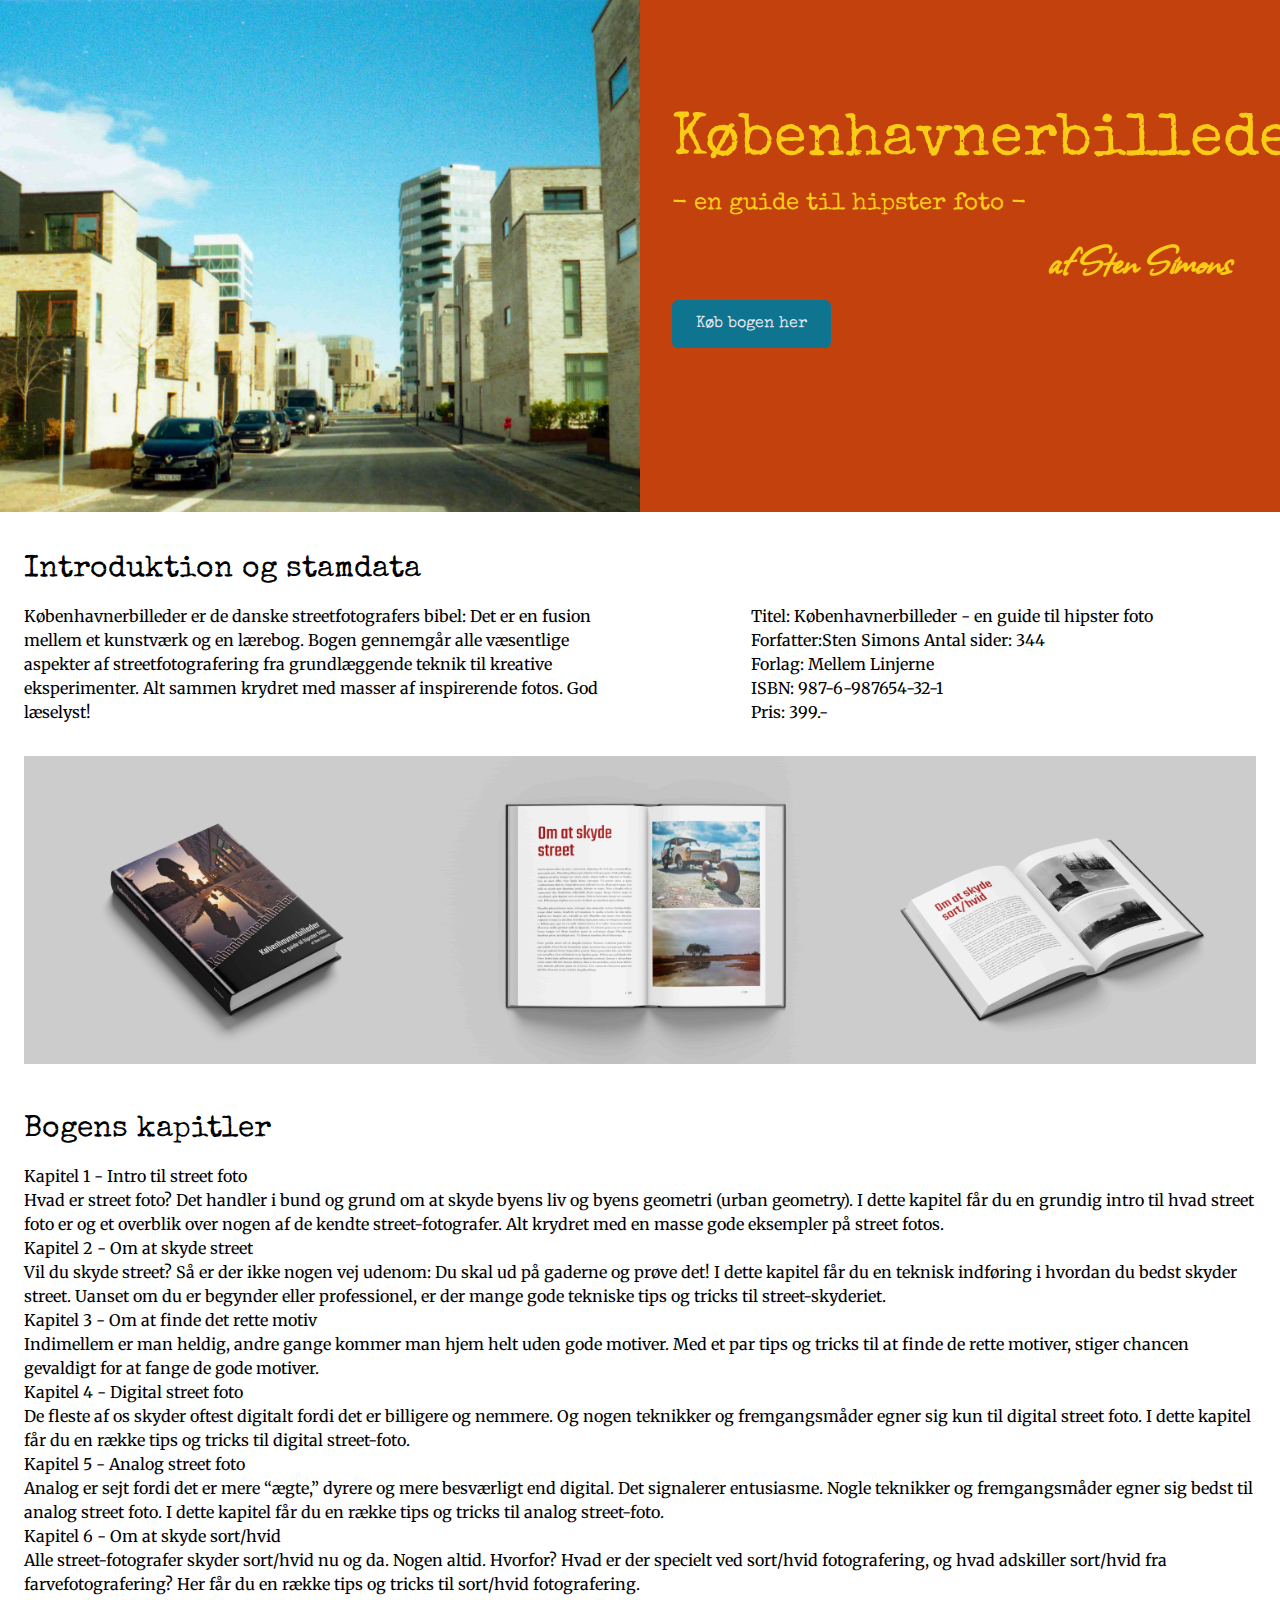
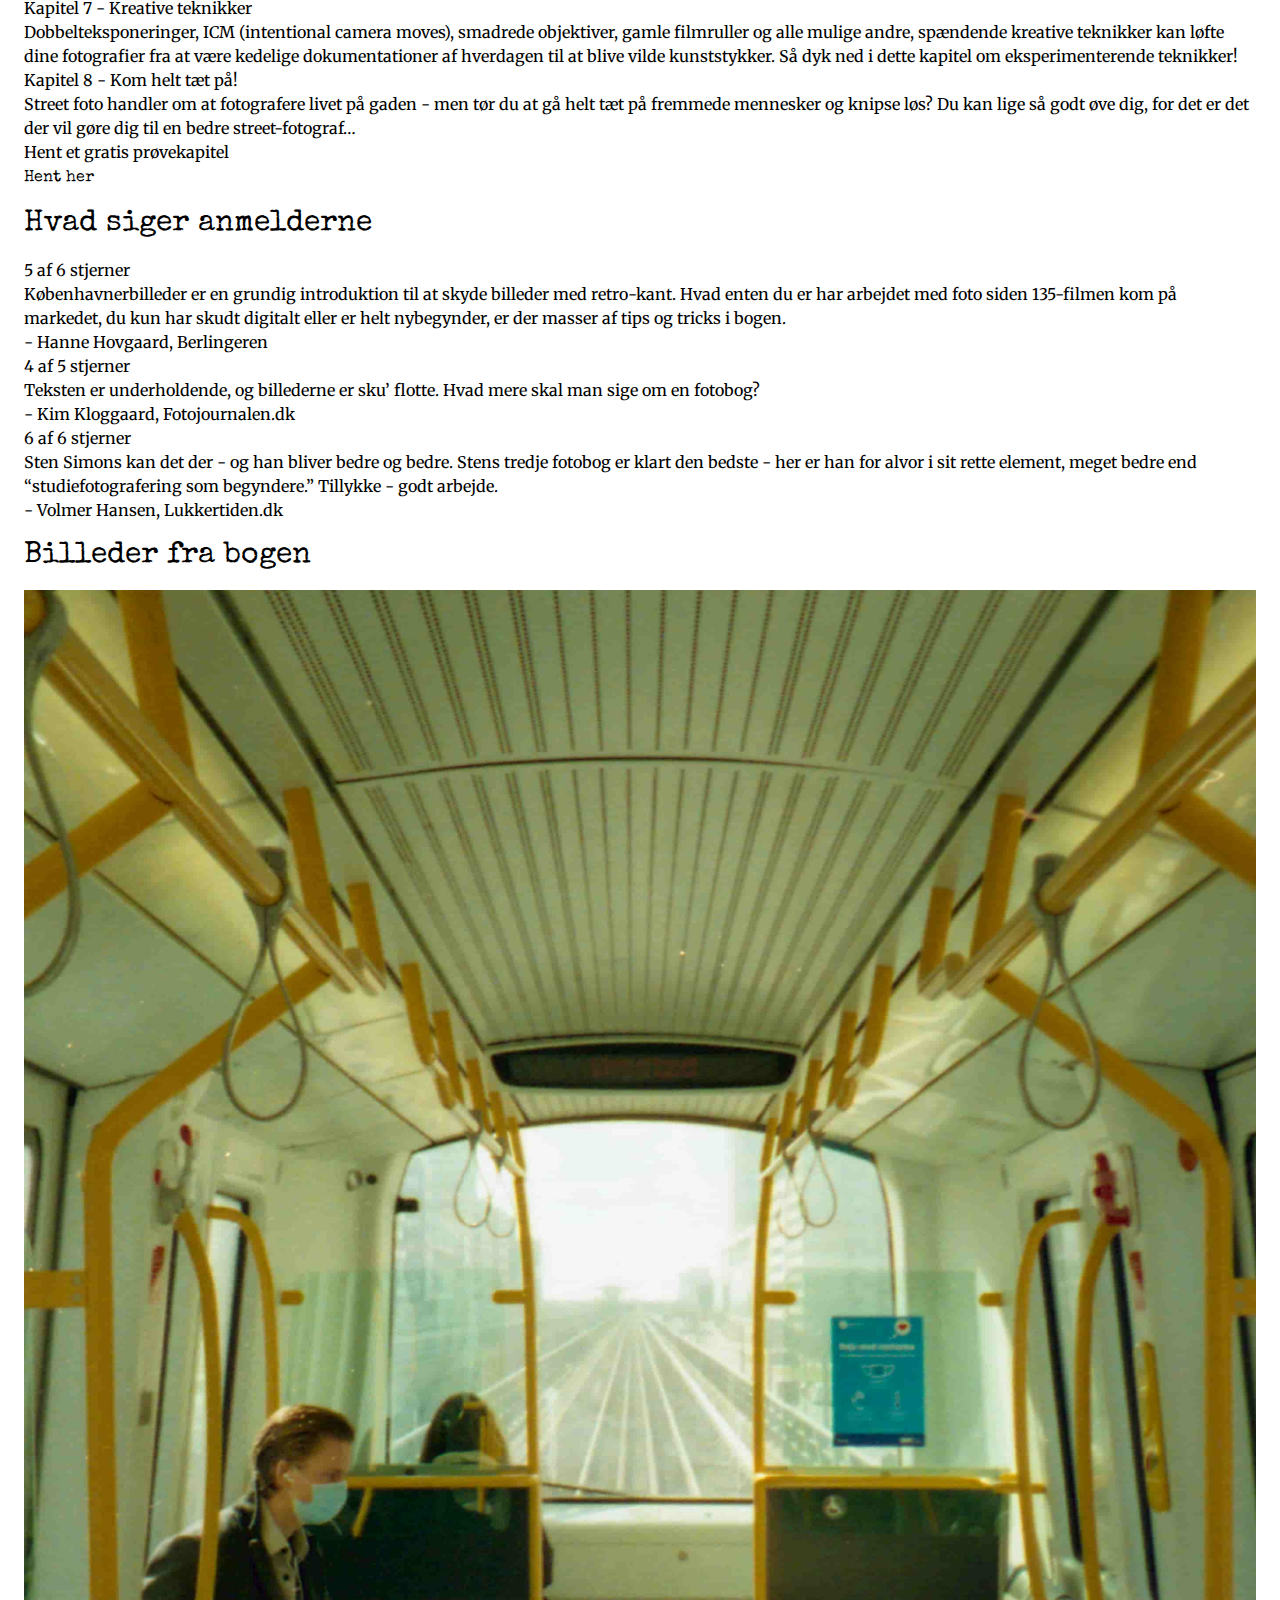
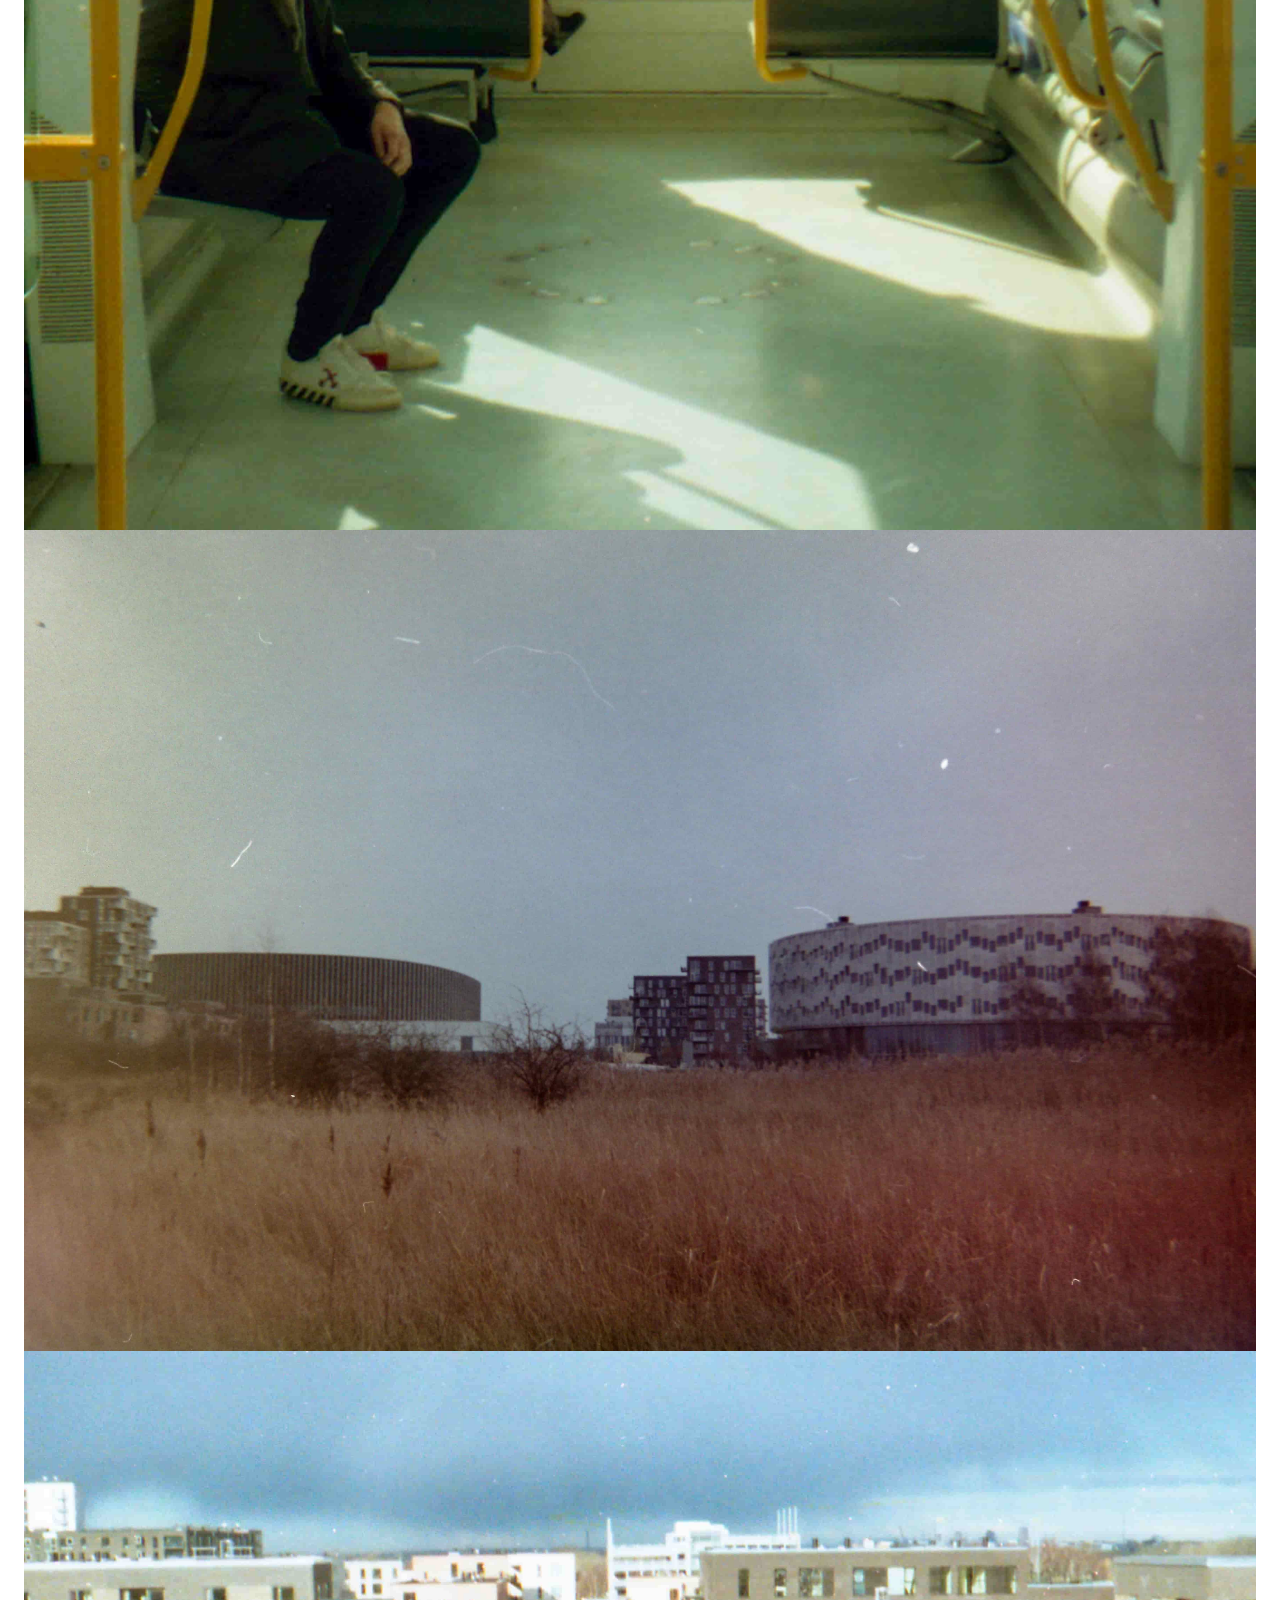
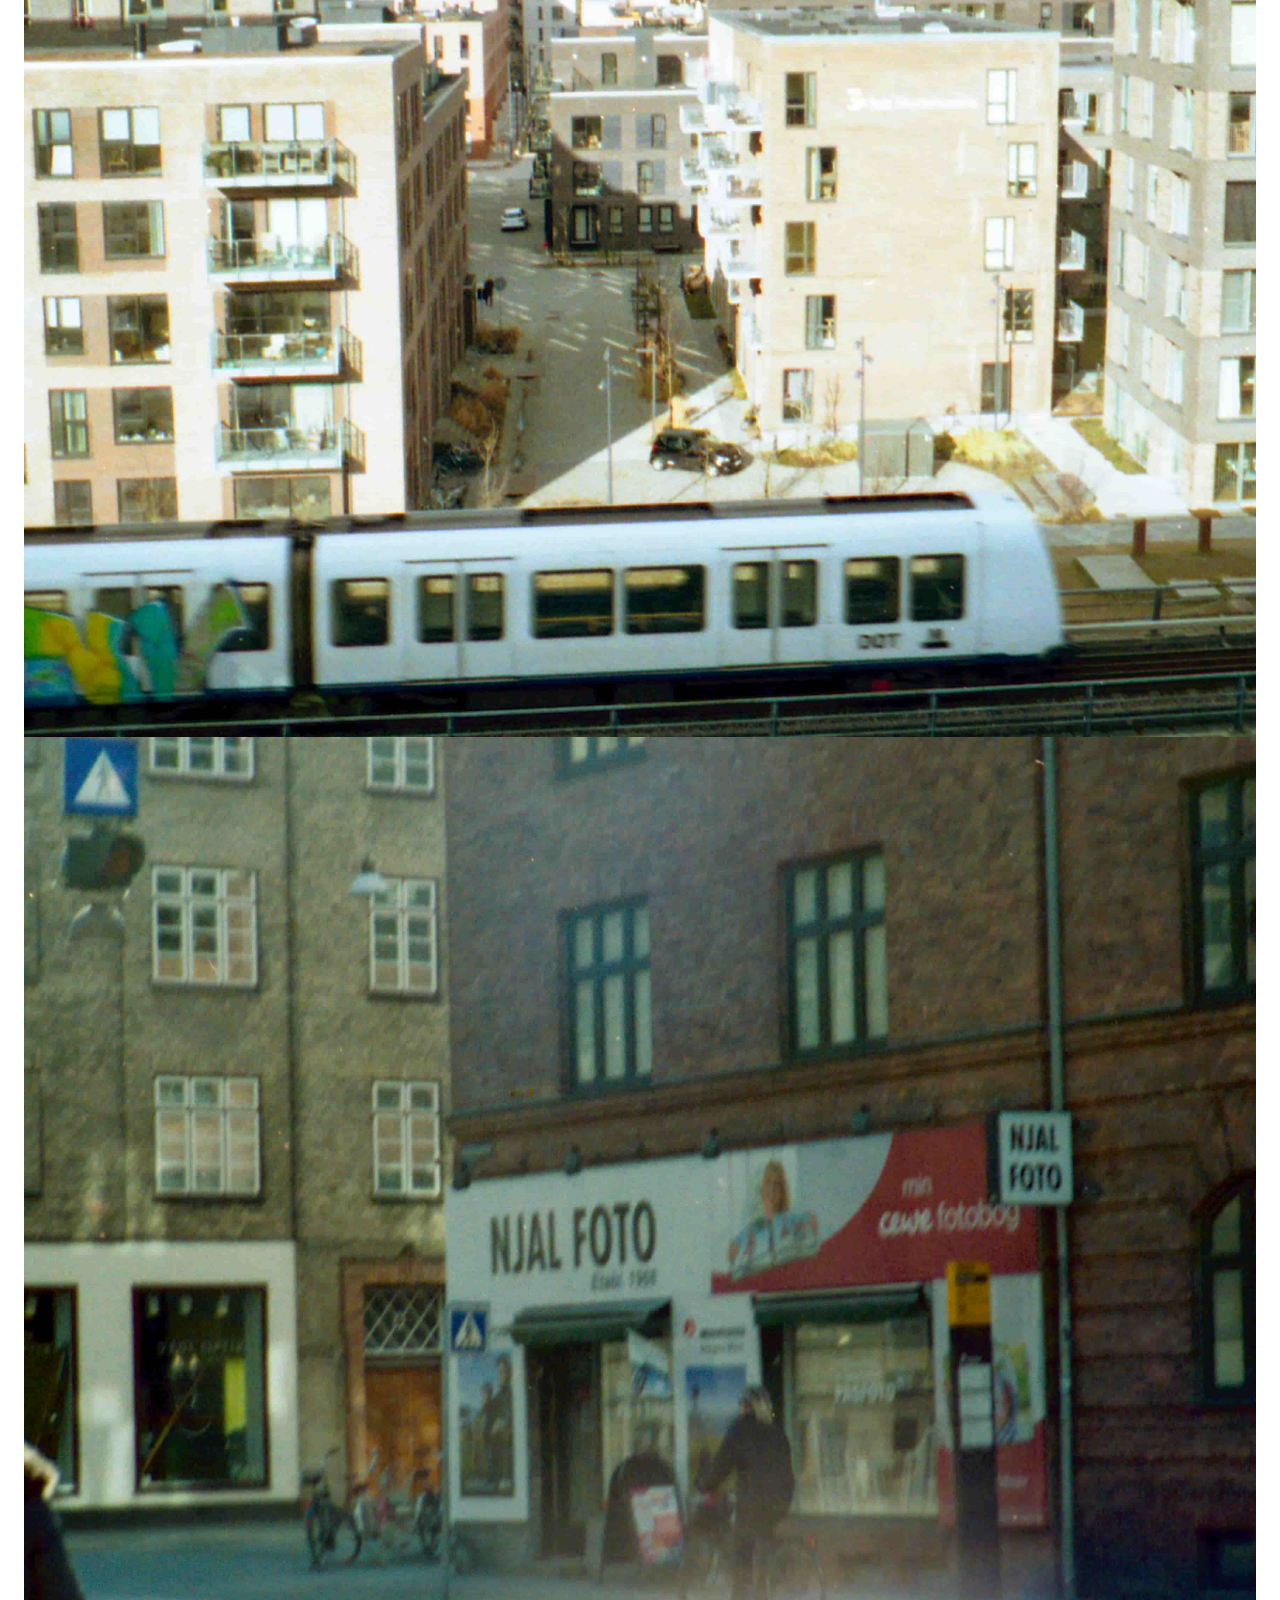
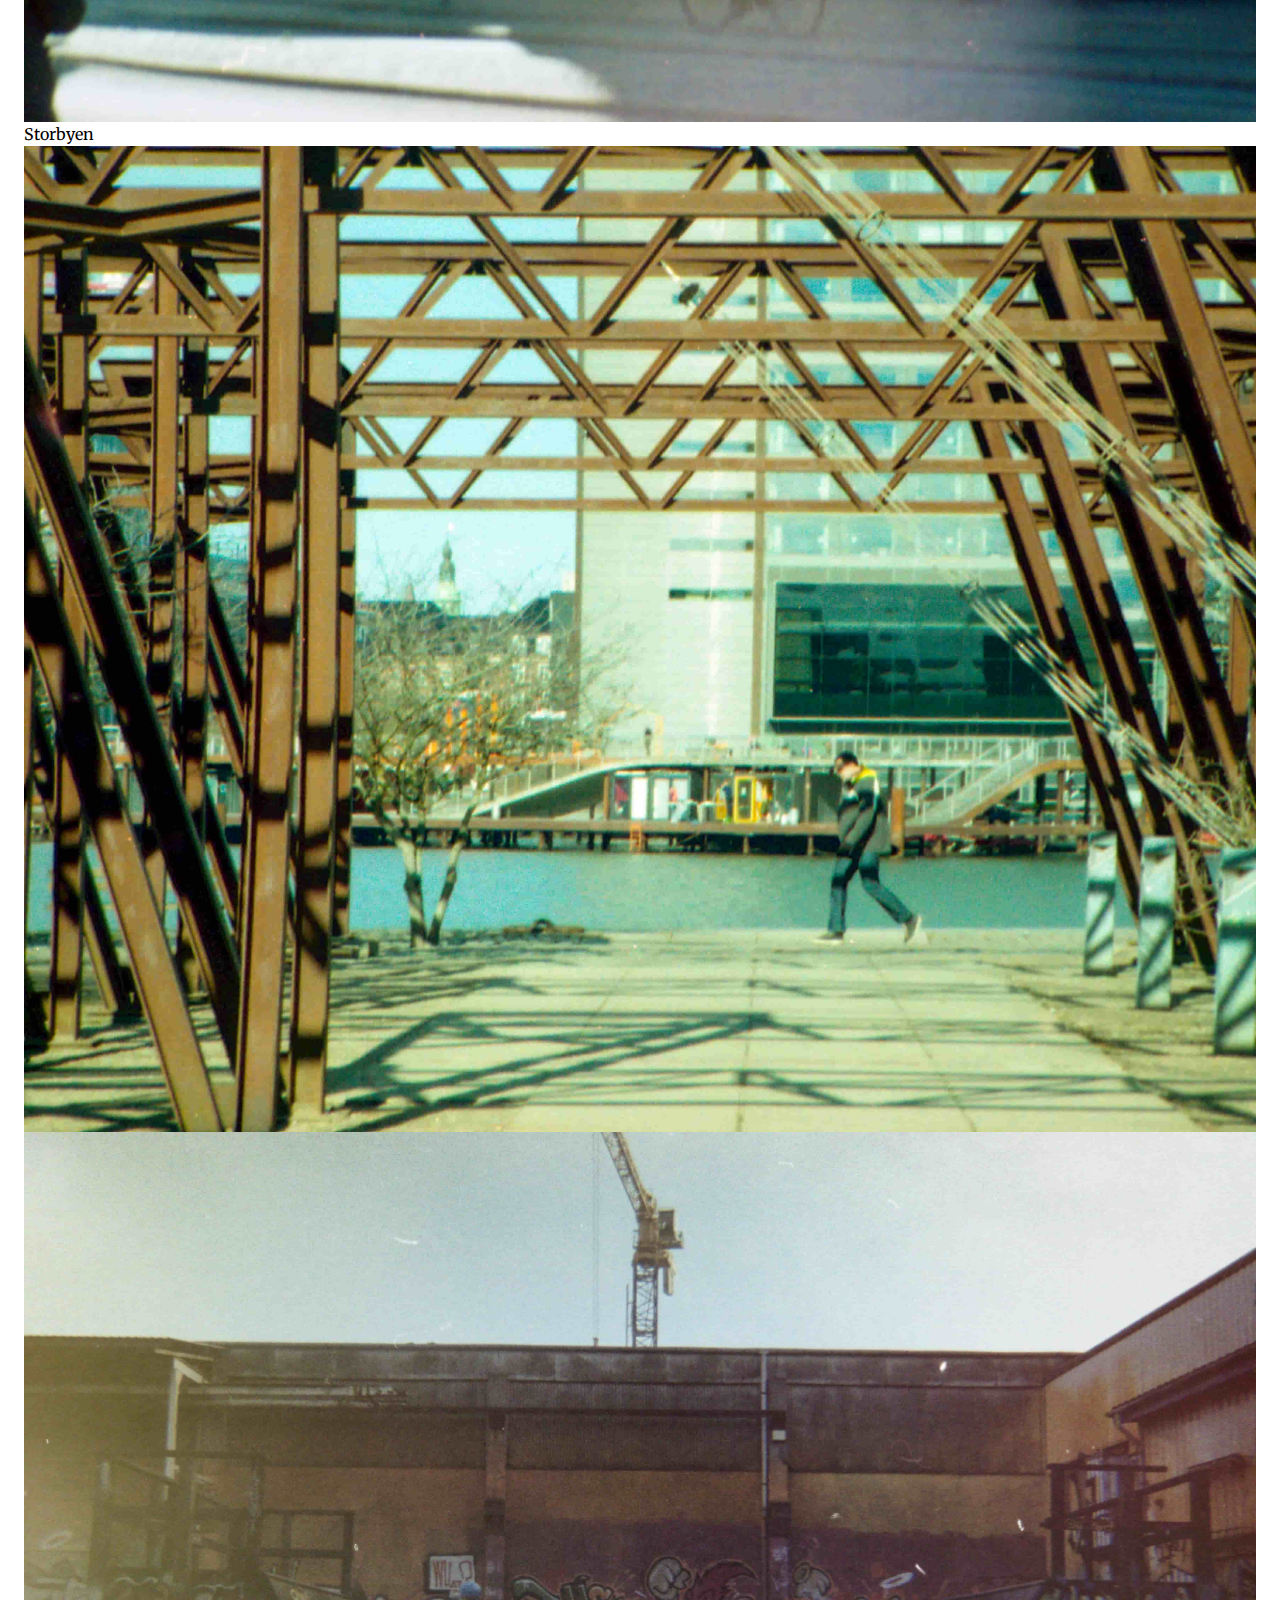
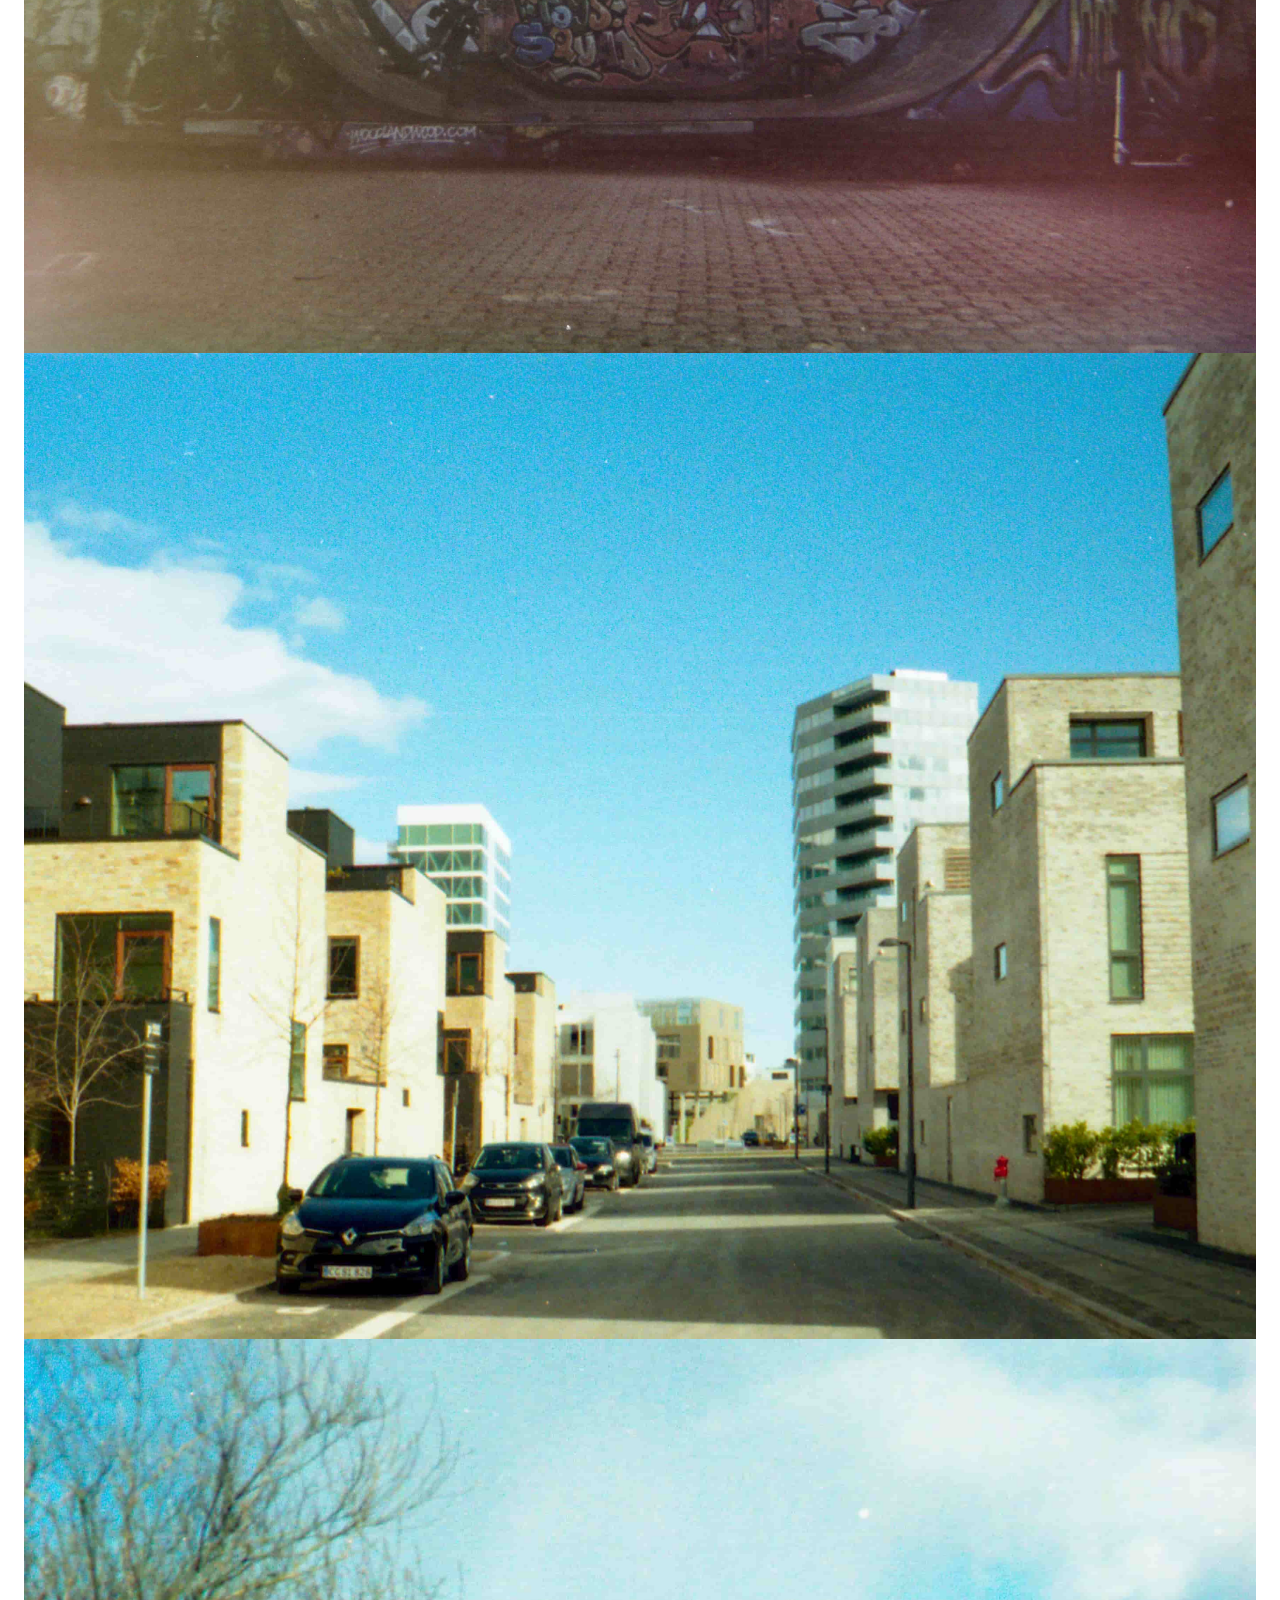
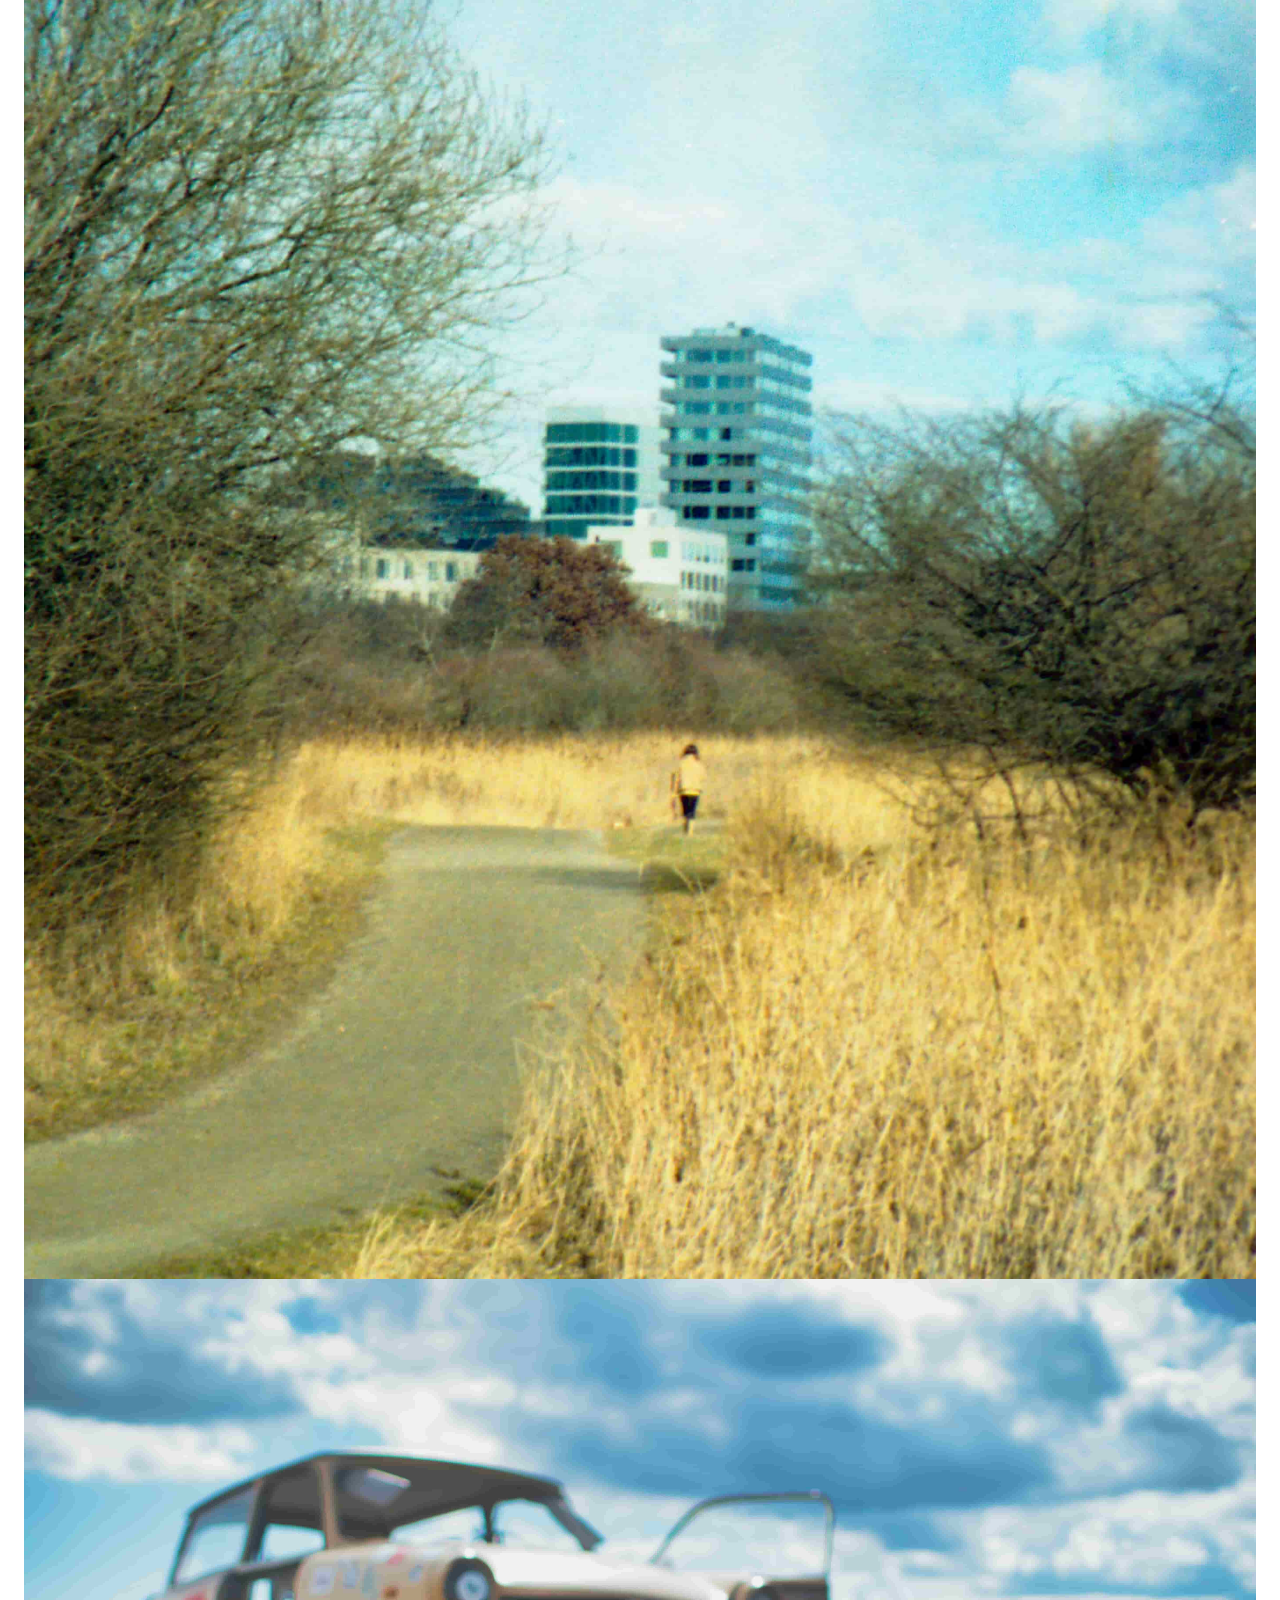
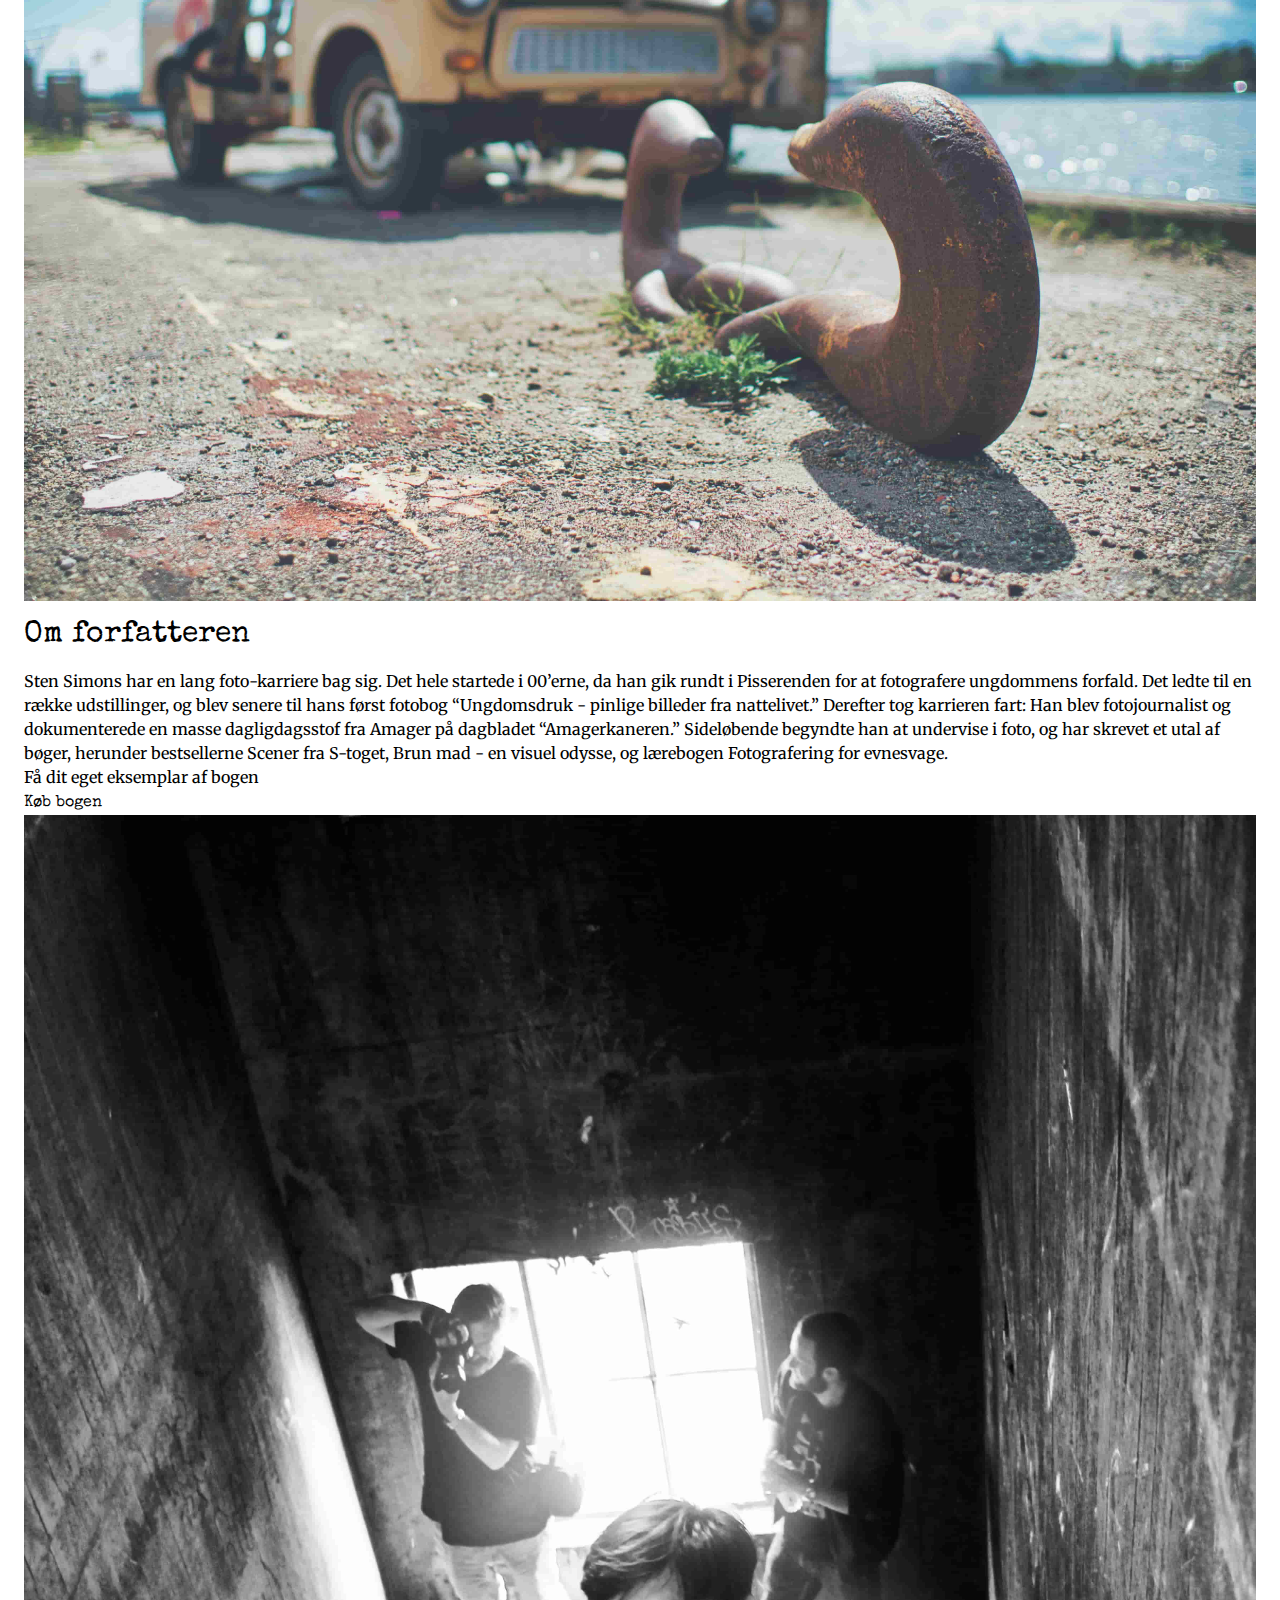
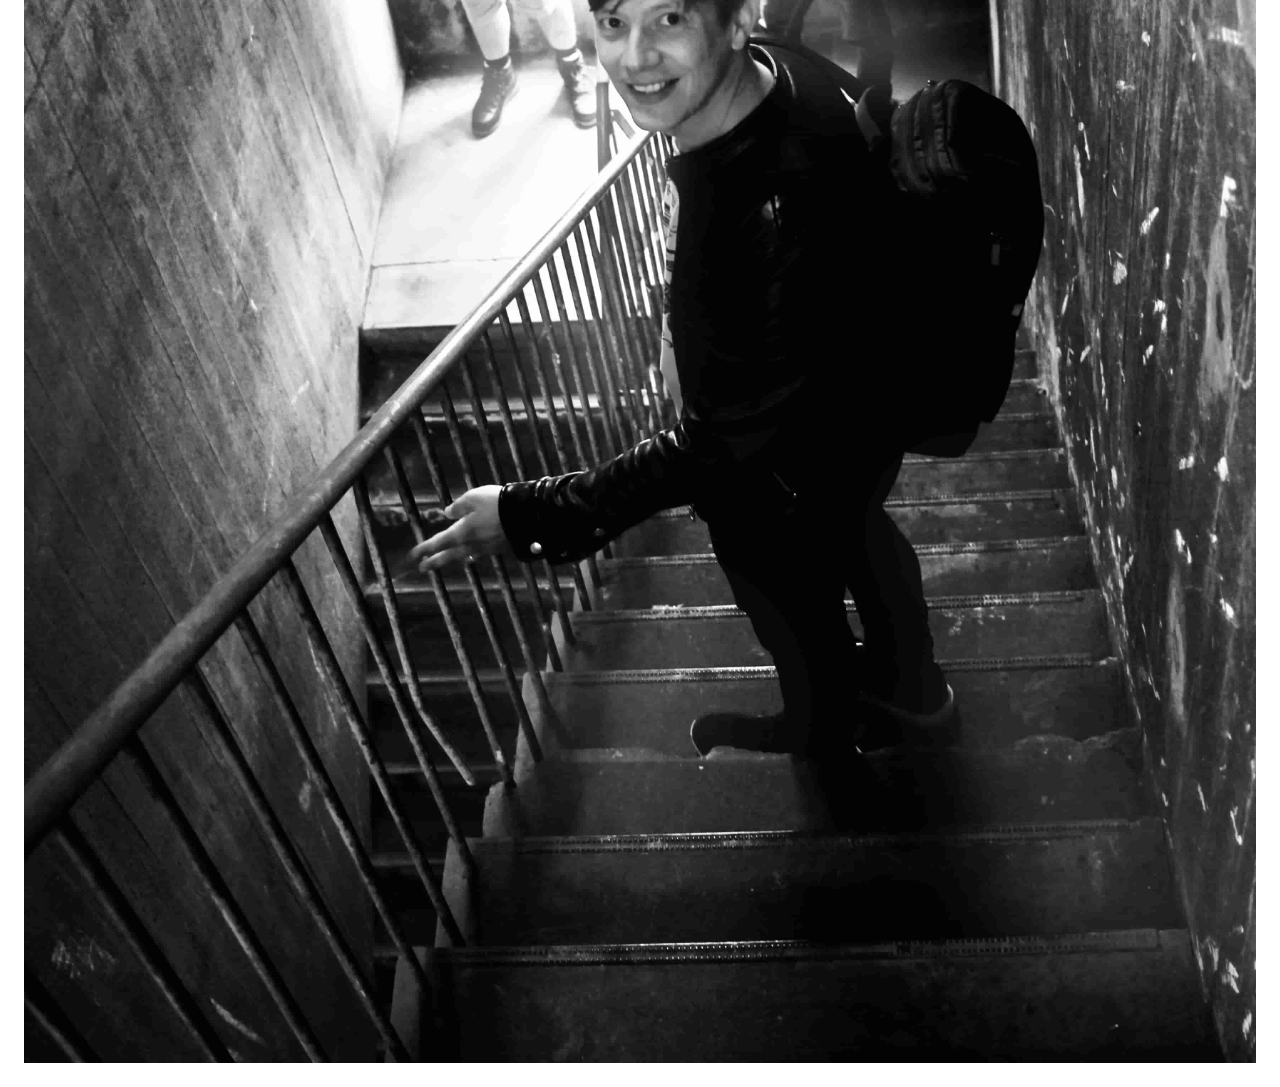
==== index.html @ 50a255a0 "Updates" ====
<!DOCTYPE html>
<html lang="en">
  <head>
    <meta charset="UTF-8" />
    <link rel="icon" type="image/svg+xml" href="/vite.svg" />
    <meta name="viewport" content="width=device-width, initial-scale=1.0" />
    <link rel="preconnect" href="https://fonts.googleapis.com" />
    <link rel="preconnect" href="https://fonts.gstatic.com" crossorigin />
    <link
      href="https://fonts.googleapis.com/css2?family=Allison&family=Merriweather:ital,wght@0,300;0,400;0,700;0,900;1,300;1,400;1,700&family=Special+Elite&display=swap"
      rel="stylesheet"
    />
    <title>Vite App</title>
    <script type="module" crossorigin src="./assets/main.ae54f498.js"></script>
    <link rel="stylesheet" href="./assets/index.1eea8240.css">
  </head>
  <body class="grid place-items-center">
    <main>
      <!-- Forside -->
      <section class="grid md:grid-cols-2">
        <img
          src="./assets/orestad-til-islands-brygge-pentax-auto-110-24.a08568f9.jpg"
          alt="forsidebillede"
        />
        <div class="bg-orange-700 p-8 text-yellow-400">
          <h1 class="text-3xl lg:mt-20 lg:text-5xl xl:text-6xl">
            Københavnerbilleder
          </h1>
          <h2 class="text-lg lg:text-2xl">- en guide til hipster foto -</h2>
          <h4 class="m-4 text-right text-3xl font-semibold lg:text-5xl">
            af Sten Simons
          </h4>
          <button
            class="max-w-[70%] rounded-md bg-cyan-700 p-3 px-6 text-slate-200"
          >
            Køb bogen her
          </button>
        </div>
      </section>
      <!-- Stamdata, billeder og intro til bog -->
      <div class="grid max-w-7xl p-6">
        <section>
          <h2>Introduktion og stamdata</h2>
          <div class="grid place-items-center gap-4 lg:grid-cols-2">
            <p>
              Københavnerbilleder er de danske streetfotografers bibel: Det er
              en fusion mellem et kunstværk og en lærebog. Bogen gennemgår alle
              væsentlige aspekter af streetfotografering fra grundlæggende
              teknik til kreative eksperimenter. Alt sammen krydret med masser
              af inspirerende fotos. God læselyst!
            </p>
            <div>
              <p>Titel: Københavnerbilleder - en guide til hipster foto</p>
              <p>Forfatter:Sten Simons Antal sider: 344</p>
              <p>Forlag: Mellem Linjerne</p>
              <p>ISBN: 987-6-987654-32-1</p>
              <p>Pris: 399.-</p>
            </div>
          </div>
          <div class="my-8 grid lg:grid-cols-3">
            <img
              src="./assets/kobenhavnerbilleder-sten-simons.6949d99a.jpg"
              alt="lukket_bog"
            />
            <img
              src="./assets/kobenhavnerbilleder_oppefra.e643a987.jpg"
              alt="aaben_bog"
            />
            <img
              src="./assets/kobenhavnerbilleder_aaben_venstre.3ce43848.jpg"
              alt="aaben_bog_på_skraa"
            />
          </div>
        </section>

        <!-- bogen kapitler -->
        <section>
          <h2>Bogens kapitler</h2>
          <h3>Kapitel 1 - Intro til street foto</h3>
          <p>
            Hvad er street foto? Det handler i bund og grund om at skyde byens
            liv og byens geometri (urban geometry). I dette kapitel får du en
            grundig intro til hvad street foto er og et overblik over nogen af
            de kendte street-fotografer. Alt krydret med en masse gode eksempler
            på street fotos.
          </p>
          <h3>Kapitel 2 - Om at skyde street</h3>
          <p>
            Vil du skyde street? Så er der ikke nogen vej udenom: Du skal ud på
            gaderne og prøve det! I dette kapitel får du en teknisk indføring i
            hvordan du bedst skyder street. Uanset om du er begynder eller
            professionel, er der mange gode tekniske tips og tricks til
            street-skyderiet.
          </p>
          <h3>Kapitel 3 - Om at finde det rette motiv</h3>
          <p>
            Indimellem er man heldig, andre gange kommer man hjem helt uden gode
            motiver. Med et par tips og tricks til at finde de rette motiver,
            stiger chancen gevaldigt for at fange de gode motiver.
          </p>
          <h3>Kapitel 4 - Digital street foto</h3>
          <p>
            De fleste af os skyder oftest digitalt fordi det er billigere og
            nemmere. Og nogen teknikker og fremgangsmåder egner sig kun til
            digital street foto. I dette kapitel får du en række tips og tricks
            til digital street-foto.
          </p>
          <h3>Kapitel 5 - Analog street foto</h3>
          <p>
            Analog er sejt fordi det er mere “ægte,” dyrere og mere besværligt
            end digital. Det signalerer entusiasme. Nogle teknikker og
            fremgangsmåder egner sig bedst til analog street foto. I dette
            kapitel får du en række tips og tricks til analog street-foto.
          </p>
          <h3>Kapitel 6 - Om at skyde sort/hvid</h3>
          <p>
            Alle street-fotografer skyder sort/hvid nu og da. Nogen altid.
            Hvorfor? Hvad er der specielt ved sort/hvid fotografering, og hvad
            adskiller sort/hvid fra farvefotografering? Her får du en række tips
            og tricks til sort/hvid fotografering.
          </p>
          <h3>Kapitel 7 - Kreative teknikker</h3>
          <p>
            Dobbelteksponeringer, ICM (intentional camera moves), smadrede
            objektiver, gamle filmruller og alle mulige andre, spændende
            kreative teknikker kan løfte dine fotografier fra at være kedelige
            dokumentationer af hverdagen til at blive vilde kunststykker. Så dyk
            ned i dette kapitel om eksperimenterende teknikker!
          </p>
          <h3>Kapitel 8 - Kom helt tæt på!</h3>
          <p>
            Street foto handler om at fotografere livet på gaden - men tør du at
            gå helt tæt på fremmede mennesker og knipse løs? Du kan lige så godt
            øve dig, for det er det der vil gøre dig til en bedre
            street-fotograf…
          </p>
          <h3>Hent et gratis prøvekapitel</h3>
          <button>Hent her</button>
        </section>
        <!-- anmeldelser -->
        <section>
          <h2>Hvad siger anmelderne</h2>
          <div>
            <p>5 af 6 stjerner</p>
            <p>
              Københavnerbilleder er en grundig introduktion til at skyde
              billeder med retro-kant. Hvad enten du er har arbejdet med foto
              siden 135-filmen kom på markedet, du kun har skudt digitalt eller
              er helt nybegynder, er der masser af tips og tricks i bogen.
            </p>
            <p>- Hanne Hovgaard, Berlingeren</p>
          </div>
          <div>
            <p>4 af 5 stjerner</p>
            <p>
              Teksten er underholdende, og billederne er sku’ flotte. Hvad mere
              skal man sige om en fotobog?
            </p>
            <p>- Kim Kloggaard, Fotojournalen.dk</p>
          </div>
          <div>
            <p>6 af 6 stjerner</p>
            <p>
              Sten Simons kan det der - og han bliver bedre og bedre. Stens
              tredje fotobog er klart den bedste - her er han for alvor i sit
              rette element, meget bedre end “studiefotografering som
              begyndere.” Tillykke - godt arbejde.
            </p>
            <p>- Volmer Hansen, Lukkertiden.dk</p>
          </div>
        </section>
        <!-- billedegalleri -->
        <section>
          <h2>Billeder fra bogen</h2>
          <img
            src="./assets/orestad-til-islands-brygge-pentax-auto-110-16.1083e89b.jpg"
            alt="metroen"
          />
          <img
            src="./assets/agfa-genanvendeligt-kamera-35mm-5.9e23e9c7.jpg"
            alt="amager"
          />
          <img
            src="./assets/orestad-til-islands-brygge-pentax-auto-110.61fc24ba.jpg"
            alt="Ørestaden med metro"
          />
          <img
            src="./assets/orestad-til-islands-brygge-pentax-auto-110-17.bc3b0ae3.jpg"
            alt="njalsgade"
          />
          <h3>Storbyen</h3>
          <img
            src="./assets/orestad-til-islands-brygge-pentax-auto-110-14.f8b61af8.jpg"
            alt="havnen"
          />
          <img
            src="./assets/agfa-genanvendeligt-kamera-35mm-film-2-5.a798750e.jpg"
            alt="skatebane"
          />
          <img
            src="./assets/orestad-til-islands-brygge-pentax-auto-110-24.a08568f9.jpg"
            alt="Ørestaden"
          />
          <img
            src="./assets/orestad-til-islands-brygge-pentax-auto-110-8.d2218208.jpg"
            alt="amagerfælled"
          />
          <img src="./assets/_6090016.409ff6e4.jpg" alt="bil" />
        </section>
        <!-- om forfatteren -->
        <section>
          <div>
            <h2>Om forfatteren</h2>
            <p>
              Sten Simons har en lang foto-karriere bag sig. Det hele startede i
              00’erne, da han gik rundt i Pisserenden for at fotografere
              ungdommens forfald. Det ledte til en række udstillinger, og blev
              senere til hans først fotobog “Ungdomsdruk - pinlige billeder fra
              nattelivet.” Derefter tog karrieren fart: Han blev fotojournalist
              og dokumenterede en masse dagligdagsstof fra Amager på dagbladet
              “Amagerkaneren.” Sideløbende begyndte han at undervise i foto, og
              har skrevet et utal af bøger, herunder bestsellerne Scener fra
              S-toget, Brun mad - en visuel odysse, og lærebogen Fotografering
              for evnesvage.
            </p>
            <h3>Få dit eget eksemplar af bogen</h3>
            <button>Køb bogen</button>
          </div>
          <img src="./assets/sten_simons.1d95a7d2.jpg" alt="Portræt af forfatter" />
        </section>
      </div>
    </main>
    <footer></footer>
    
  </body>
</html>
---- assets/index.1eea8240.css ----
*,:before,:after{box-sizing:border-box;border-width:0;border-style:solid;border-color:#e5e7eb}:before,:after{--tw-content: ""}html{line-height:1.5;-webkit-text-size-adjust:100%;-moz-tab-size:4;-o-tab-size:4;tab-size:4;font-family:ui-sans-serif,system-ui,-apple-system,BlinkMacSystemFont,Segoe UI,Roboto,Helvetica Neue,Arial,Noto Sans,sans-serif,"Apple Color Emoji","Segoe UI Emoji",Segoe UI Symbol,"Noto Color Emoji"}body{margin:0;line-height:inherit}hr{height:0;color:inherit;border-top-width:1px}abbr:where([title]){-webkit-text-decoration:underline dotted;text-decoration:underline dotted}h1,h2,h3,h4,h5,h6{font-size:inherit;font-weight:inherit}a{color:inherit;text-decoration:inherit}b,strong{font-weight:bolder}code,kbd,samp,pre{font-family:ui-monospace,SFMono-Regular,Menlo,Monaco,Consolas,Liberation Mono,Courier New,monospace;font-size:1em}small{font-size:80%}sub,sup{font-size:75%;line-height:0;position:relative;vertical-align:baseline}sub{bottom:-.25em}sup{top:-.5em}table{text-indent:0;border-color:inherit;border-collapse:collapse}button,input,optgroup,select,textarea{font-family:inherit;font-size:100%;font-weight:inherit;line-height:inherit;color:inherit;margin:0;padding:0}button,select{text-transform:none}button,[type=button],[type=reset],[type=submit]{-webkit-appearance:button;background-color:transparent;background-image:none}:-moz-focusring{outline:auto}:-moz-ui-invalid{box-shadow:none}progress{vertical-align:baseline}::-webkit-inner-spin-button,::-webkit-outer-spin-button{height:auto}[type=search]{-webkit-appearance:textfield;outline-offset:-2px}::-webkit-search-decoration{-webkit-appearance:none}::-webkit-file-upload-button{-webkit-appearance:button;font:inherit}summary{display:list-item}blockquote,dl,dd,h1,h2,h3,h4,h5,h6,hr,figure,p,pre{margin:0}fieldset{margin:0;padding:0}legend{padding:0}ol,ul,menu{list-style:none;margin:0;padding:0}textarea{resize:vertical}input::-moz-placeholder,textarea::-moz-placeholder{opacity:1;color:#9ca3af}input::placeholder,textarea::placeholder{opacity:1;color:#9ca3af}button,[role=button]{cursor:pointer}:disabled{cursor:default}img,svg,video,canvas,audio,iframe,embed,object{display:block;vertical-align:middle}img,video{max-width:100%;height:auto}[type=text],[type=email],[type=url],[type=password],[type=number],[type=date],[type=datetime-local],[type=month],[type=search],[type=tel],[type=time],[type=week],[multiple],textarea,select{-webkit-appearance:none;-moz-appearance:none;appearance:none;background-color:#fff;border-color:#6b7280;border-width:1px;border-radius:0;padding:.5rem .75rem;font-size:1rem;line-height:1.5rem;--tw-shadow: 0 0 #0000}[type=text]:focus,[type=email]:focus,[type=url]:focus,[type=password]:focus,[type=number]:focus,[type=date]:focus,[type=datetime-local]:focus,[type=month]:focus,[type=search]:focus,[type=tel]:focus,[type=time]:focus,[type=week]:focus,[multiple]:focus,textarea:focus,select:focus{outline:2px solid transparent;outline-offset:2px;--tw-ring-inset: var(--tw-empty, );--tw-ring-offset-width: 0px;--tw-ring-offset-color: #fff;--tw-ring-color: #2563eb;--tw-ring-offset-shadow: var(--tw-ring-inset) 0 0 0 var(--tw-ring-offset-width) var(--tw-ring-offset-color);--tw-ring-shadow: var(--tw-ring-inset) 0 0 0 calc(1px + var(--tw-ring-offset-width)) var(--tw-ring-color);box-shadow:var(--tw-ring-offset-shadow),var(--tw-ring-shadow),var(--tw-shadow);border-color:#2563eb}input::-moz-placeholder,textarea::-moz-placeholder{color:#6b7280;opacity:1}input::placeholder,textarea::placeholder{color:#6b7280;opacity:1}::-webkit-datetime-edit-fields-wrapper{padding:0}::-webkit-date-and-time-value{min-height:1.5em}::-webkit-datetime-edit,::-webkit-datetime-edit-year-field,::-webkit-datetime-edit-month-field,::-webkit-datetime-edit-day-field,::-webkit-datetime-edit-hour-field,::-webkit-datetime-edit-minute-field,::-webkit-datetime-edit-second-field,::-webkit-datetime-edit-millisecond-field,::-webkit-datetime-edit-meridiem-field{padding-top:0;padding-bottom:0}select{background-image:url("data:image/svg+xml,%3csvg xmlns='http://www.w3.org/2000/svg' fill='none' viewBox='0 0 20 20'%3e%3cpath stroke='%236b7280' stroke-linecap='round' stroke-linejoin='round' stroke-width='1.5' d='M6 8l4 4 4-4'/%3e%3c/svg%3e");background-position:right .5rem center;background-repeat:no-repeat;background-size:1.5em 1.5em;padding-right:2.5rem;-webkit-print-color-adjust:exact;color-adjust:exact;print-color-adjust:exact}[multiple]{background-image:initial;background-position:initial;background-repeat:unset;background-size:initial;padding-right:.75rem;-webkit-print-color-adjust:unset;color-adjust:unset;print-color-adjust:unset}[type=checkbox],[type=radio]{-webkit-appearance:none;-moz-appearance:none;appearance:none;padding:0;-webkit-print-color-adjust:exact;color-adjust:exact;print-color-adjust:exact;display:inline-block;vertical-align:middle;background-origin:border-box;-webkit-user-select:none;-moz-user-select:none;user-select:none;flex-shrink:0;height:1rem;width:1rem;color:#2563eb;background-color:#fff;border-color:#6b7280;border-width:1px;--tw-shadow: 0 0 #0000}[type=checkbox]{border-radius:0}[type=radio]{border-radius:100%}[type=checkbox]:focus,[type=radio]:focus{outline:2px solid transparent;outline-offset:2px;--tw-ring-inset: var(--tw-empty, );--tw-ring-offset-width: 2px;--tw-ring-offset-color: #fff;--tw-ring-color: #2563eb;--tw-ring-offset-shadow: var(--tw-ring-inset) 0 0 0 var(--tw-ring-offset-width) var(--tw-ring-offset-color);--tw-ring-shadow: var(--tw-ring-inset) 0 0 0 calc(2px + var(--tw-ring-offset-width)) var(--tw-ring-color);box-shadow:var(--tw-ring-offset-shadow),var(--tw-ring-shadow),var(--tw-shadow)}[type=checkbox]:checked,[type=radio]:checked{border-color:transparent;background-color:currentColor;background-size:100% 100%;background-position:center;background-repeat:no-repeat}[type=checkbox]:checked{background-image:url("data:image/svg+xml,%3csvg viewBox='0 0 16 16' fill='white' xmlns='http://www.w3.org/2000/svg'%3e%3cpath d='M12.207 4.793a1 1 0 010 1.414l-5 5a1 1 0 01-1.414 0l-2-2a1 1 0 011.414-1.414L6.5 9.086l4.293-4.293a1 1 0 011.414 0z'/%3e%3c/svg%3e")}[type=radio]:checked{background-image:url("data:image/svg+xml,%3csvg viewBox='0 0 16 16' fill='white' xmlns='http://www.w3.org/2000/svg'%3e%3ccircle cx='8' cy='8' r='3'/%3e%3c/svg%3e")}[type=checkbox]:checked:hover,[type=checkbox]:checked:focus,[type=radio]:checked:hover,[type=radio]:checked:focus{border-color:transparent;background-color:currentColor}[type=checkbox]:indeterminate{background-image:url("data:image/svg+xml,%3csvg xmlns='http://www.w3.org/2000/svg' fill='none' viewBox='0 0 16 16'%3e%3cpath stroke='white' stroke-linecap='round' stroke-linejoin='round' stroke-width='2' d='M4 8h8'/%3e%3c/svg%3e");border-color:transparent;background-color:currentColor;background-size:100% 100%;background-position:center;background-repeat:no-repeat}[type=checkbox]:indeterminate:hover,[type=checkbox]:indeterminate:focus{border-color:transparent;background-color:currentColor}[type=file]{background:unset;border-color:inherit;border-width:0;border-radius:0;padding:0;font-size:unset;line-height:inherit}[type=file]:focus{outline:1px solid ButtonText;outline:1px auto -webkit-focus-ring-color}h1,h2,button{font-family:Special Elite,serif}h4{font-family:Allison,serif}h3,p{font-family:Merriweather,serif}h2{font-size:1.875rem;line-height:2.25rem;margin-bottom:1rem;margin-top:1rem}*,:before,:after{--tw-border-spacing-x: 0;--tw-border-spacing-y: 0;--tw-translate-x: 0;--tw-translate-y: 0;--tw-rotate: 0;--tw-skew-x: 0;--tw-skew-y: 0;--tw-scale-x: 1;--tw-scale-y: 1;--tw-pan-x: ;--tw-pan-y: ;--tw-pinch-zoom: ;--tw-scroll-snap-strictness: proximity;--tw-ordinal: ;--tw-slashed-zero: ;--tw-numeric-figure: ;--tw-numeric-spacing: ;--tw-numeric-fraction: ;--tw-ring-inset: ;--tw-ring-offset-width: 0px;--tw-ring-offset-color: #fff;--tw-ring-color: rgb(59 130 246 / .5);--tw-ring-offset-shadow: 0 0 #0000;--tw-ring-shadow: 0 0 #0000;--tw-shadow: 0 0 #0000;--tw-shadow-colored: 0 0 #0000;--tw-blur: ;--tw-brightness: ;--tw-contrast: ;--tw-grayscale: ;--tw-hue-rotate: ;--tw-invert: ;--tw-saturate: ;--tw-sepia: ;--tw-drop-shadow: ;--tw-backdrop-blur: ;--tw-backdrop-brightness: ;--tw-backdrop-contrast: ;--tw-backdrop-grayscale: ;--tw-backdrop-hue-rotate: ;--tw-backdrop-invert: ;--tw-backdrop-opacity: ;--tw-backdrop-saturate: ;--tw-backdrop-sepia: }::-webkit-backdrop{--tw-border-spacing-x: 0;--tw-border-spacing-y: 0;--tw-translate-x: 0;--tw-translate-y: 0;--tw-rotate: 0;--tw-skew-x: 0;--tw-skew-y: 0;--tw-scale-x: 1;--tw-scale-y: 1;--tw-pan-x: ;--tw-pan-y: ;--tw-pinch-zoom: ;--tw-scroll-snap-strictness: proximity;--tw-ordinal: ;--tw-slashed-zero: ;--tw-numeric-figure: ;--tw-numeric-spacing: ;--tw-numeric-fraction: ;--tw-ring-inset: ;--tw-ring-offset-width: 0px;--tw-ring-offset-color: #fff;--tw-ring-color: rgb(59 130 246 / .5);--tw-ring-offset-shadow: 0 0 #0000;--tw-ring-shadow: 0 0 #0000;--tw-shadow: 0 0 #0000;--tw-shadow-colored: 0 0 #0000;--tw-blur: ;--tw-brightness: ;--tw-contrast: ;--tw-grayscale: ;--tw-hue-rotate: ;--tw-invert: ;--tw-saturate: ;--tw-sepia: ;--tw-drop-shadow: ;--tw-backdrop-blur: ;--tw-backdrop-brightness: ;--tw-backdrop-contrast: ;--tw-backdrop-grayscale: ;--tw-backdrop-hue-rotate: ;--tw-backdrop-invert: ;--tw-backdrop-opacity: ;--tw-backdrop-saturate: ;--tw-backdrop-sepia: }::backdrop{--tw-border-spacing-x: 0;--tw-border-spacing-y: 0;--tw-translate-x: 0;--tw-translate-y: 0;--tw-rotate: 0;--tw-skew-x: 0;--tw-skew-y: 0;--tw-scale-x: 1;--tw-scale-y: 1;--tw-pan-x: ;--tw-pan-y: ;--tw-pinch-zoom: ;--tw-scroll-snap-strictness: proximity;--tw-ordinal: ;--tw-slashed-zero: ;--tw-numeric-figure: ;--tw-numeric-spacing: ;--tw-numeric-fraction: ;--tw-ring-inset: ;--tw-ring-offset-width: 0px;--tw-ring-offset-color: #fff;--tw-ring-color: rgb(59 130 246 / .5);--tw-ring-offset-shadow: 0 0 #0000;--tw-ring-shadow: 0 0 #0000;--tw-shadow: 0 0 #0000;--tw-shadow-colored: 0 0 #0000;--tw-blur: ;--tw-brightness: ;--tw-contrast: ;--tw-grayscale: ;--tw-hue-rotate: ;--tw-invert: ;--tw-saturate: ;--tw-sepia: ;--tw-drop-shadow: ;--tw-backdrop-blur: ;--tw-backdrop-brightness: ;--tw-backdrop-contrast: ;--tw-backdrop-grayscale: ;--tw-backdrop-hue-rotate: ;--tw-backdrop-invert: ;--tw-backdrop-opacity: ;--tw-backdrop-saturate: ;--tw-backdrop-sepia: }.m-4{margin:1rem}.my-8{margin-top:2rem;margin-bottom:2rem}.grid{display:grid}.max-w-\[70\%\]{max-width:70%}.max-w-7xl{max-width:80rem}.place-items-center{place-items:center}.gap-4{gap:1rem}.rounded-md{border-radius:.375rem}.bg-orange-700{--tw-bg-opacity: 1;background-color:rgb(194 65 12 / var(--tw-bg-opacity))}.bg-cyan-700{--tw-bg-opacity: 1;background-color:rgb(14 116 144 / var(--tw-bg-opacity))}.p-8{padding:2rem}.p-3{padding:.75rem}.p-6{padding:1.5rem}.px-6{padding-left:1.5rem;padding-right:1.5rem}.text-right{text-align:right}.text-3xl{font-size:1.875rem;line-height:2.25rem}.text-lg{font-size:1.125rem;line-height:1.75rem}.font-semibold{font-weight:600}.text-yellow-400{--tw-text-opacity: 1;color:rgb(250 204 21 / var(--tw-text-opacity))}.text-slate-200{--tw-text-opacity: 1;color:rgb(226 232 240 / var(--tw-text-opacity))}.ring{--tw-ring-offset-shadow: var(--tw-ring-inset) 0 0 0 var(--tw-ring-offset-width) var(--tw-ring-offset-color);--tw-ring-shadow: var(--tw-ring-inset) 0 0 0 calc(3px + var(--tw-ring-offset-width)) var(--tw-ring-color);box-shadow:var(--tw-ring-offset-shadow),var(--tw-ring-shadow),var(--tw-shadow, 0 0 #0000)}@media (min-width: 768px){.md\:grid-cols-2{grid-template-columns:repeat(2,minmax(0,1fr))}}@media (min-width: 1024px){.lg\:mt-20{margin-top:5rem}.lg\:grid-cols-2{grid-template-columns:repeat(2,minmax(0,1fr))}.lg\:grid-cols-3{grid-template-columns:repeat(3,minmax(0,1fr))}.lg\:text-5xl{font-size:3rem;line-height:1}.lg\:text-2xl{font-size:1.5rem;line-height:2rem}}@media (min-width: 1280px){.xl\:text-6xl{font-size:3.75rem;line-height:1}}
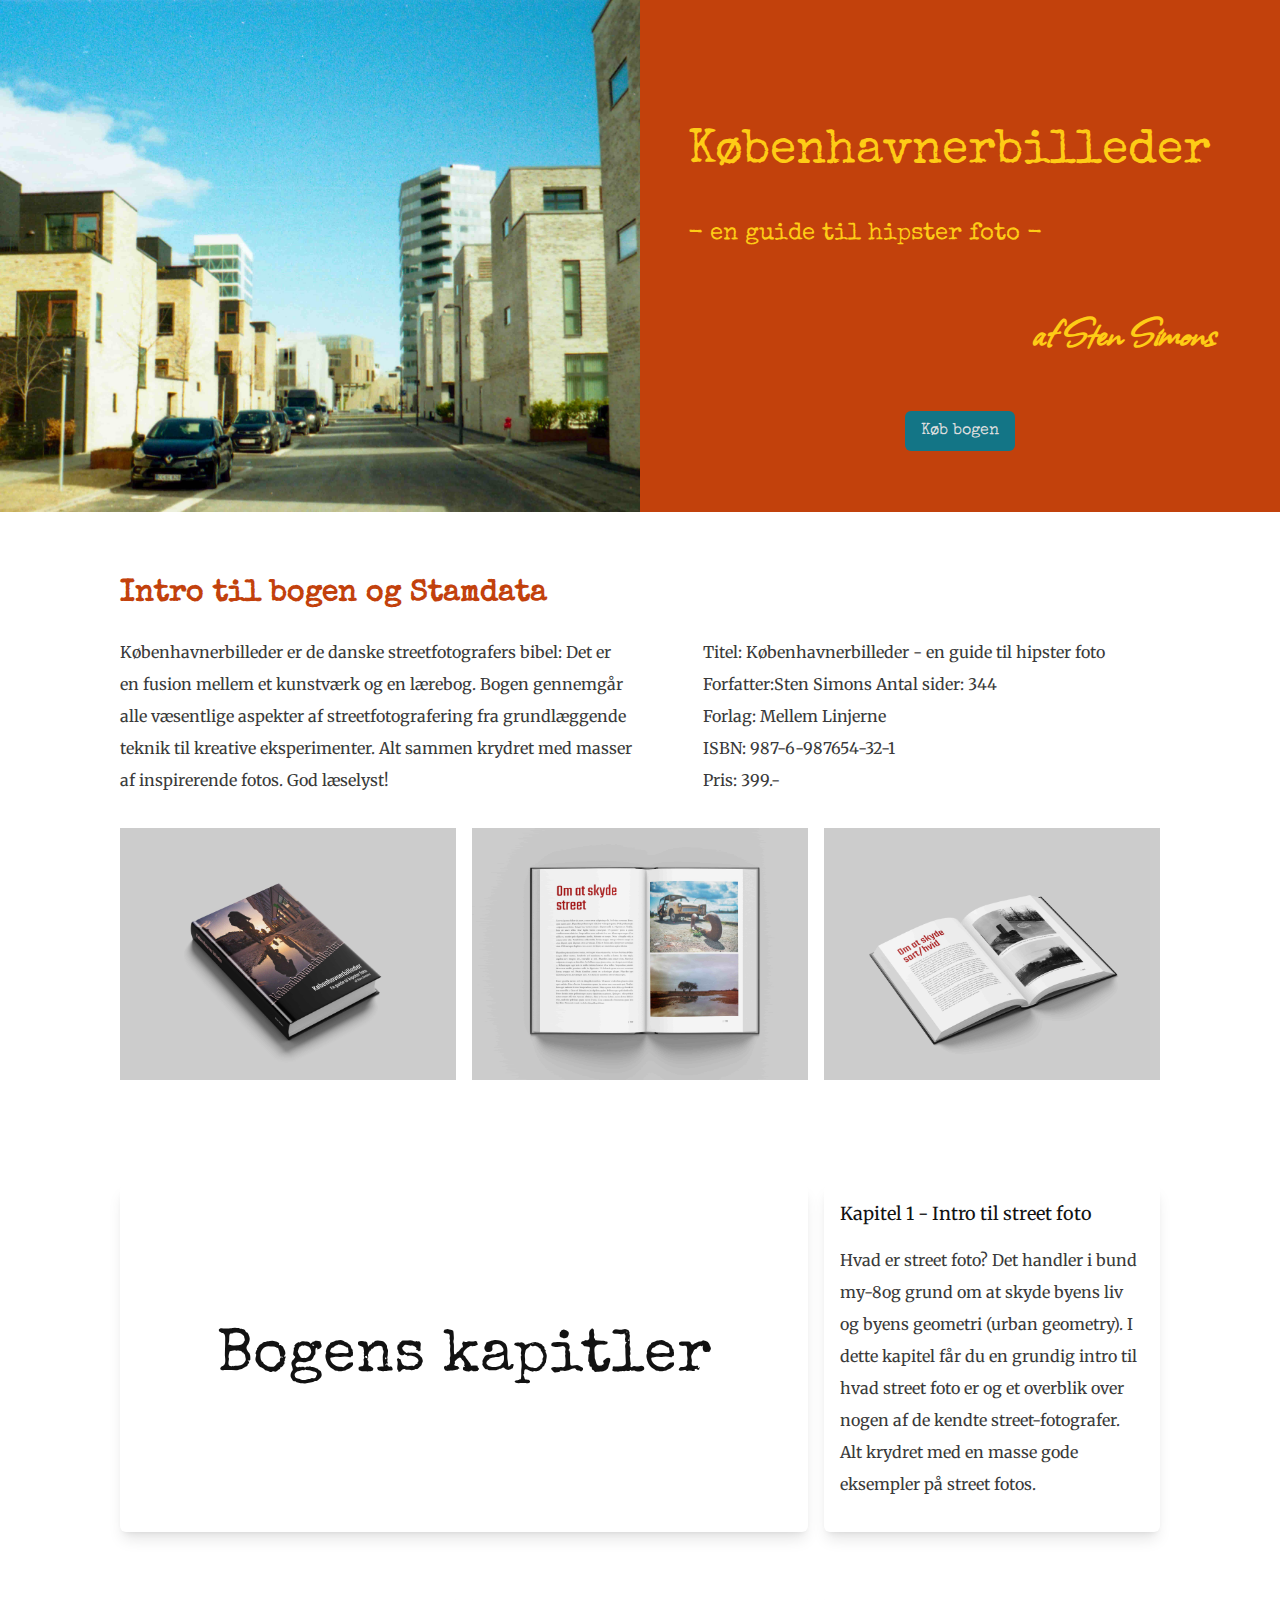
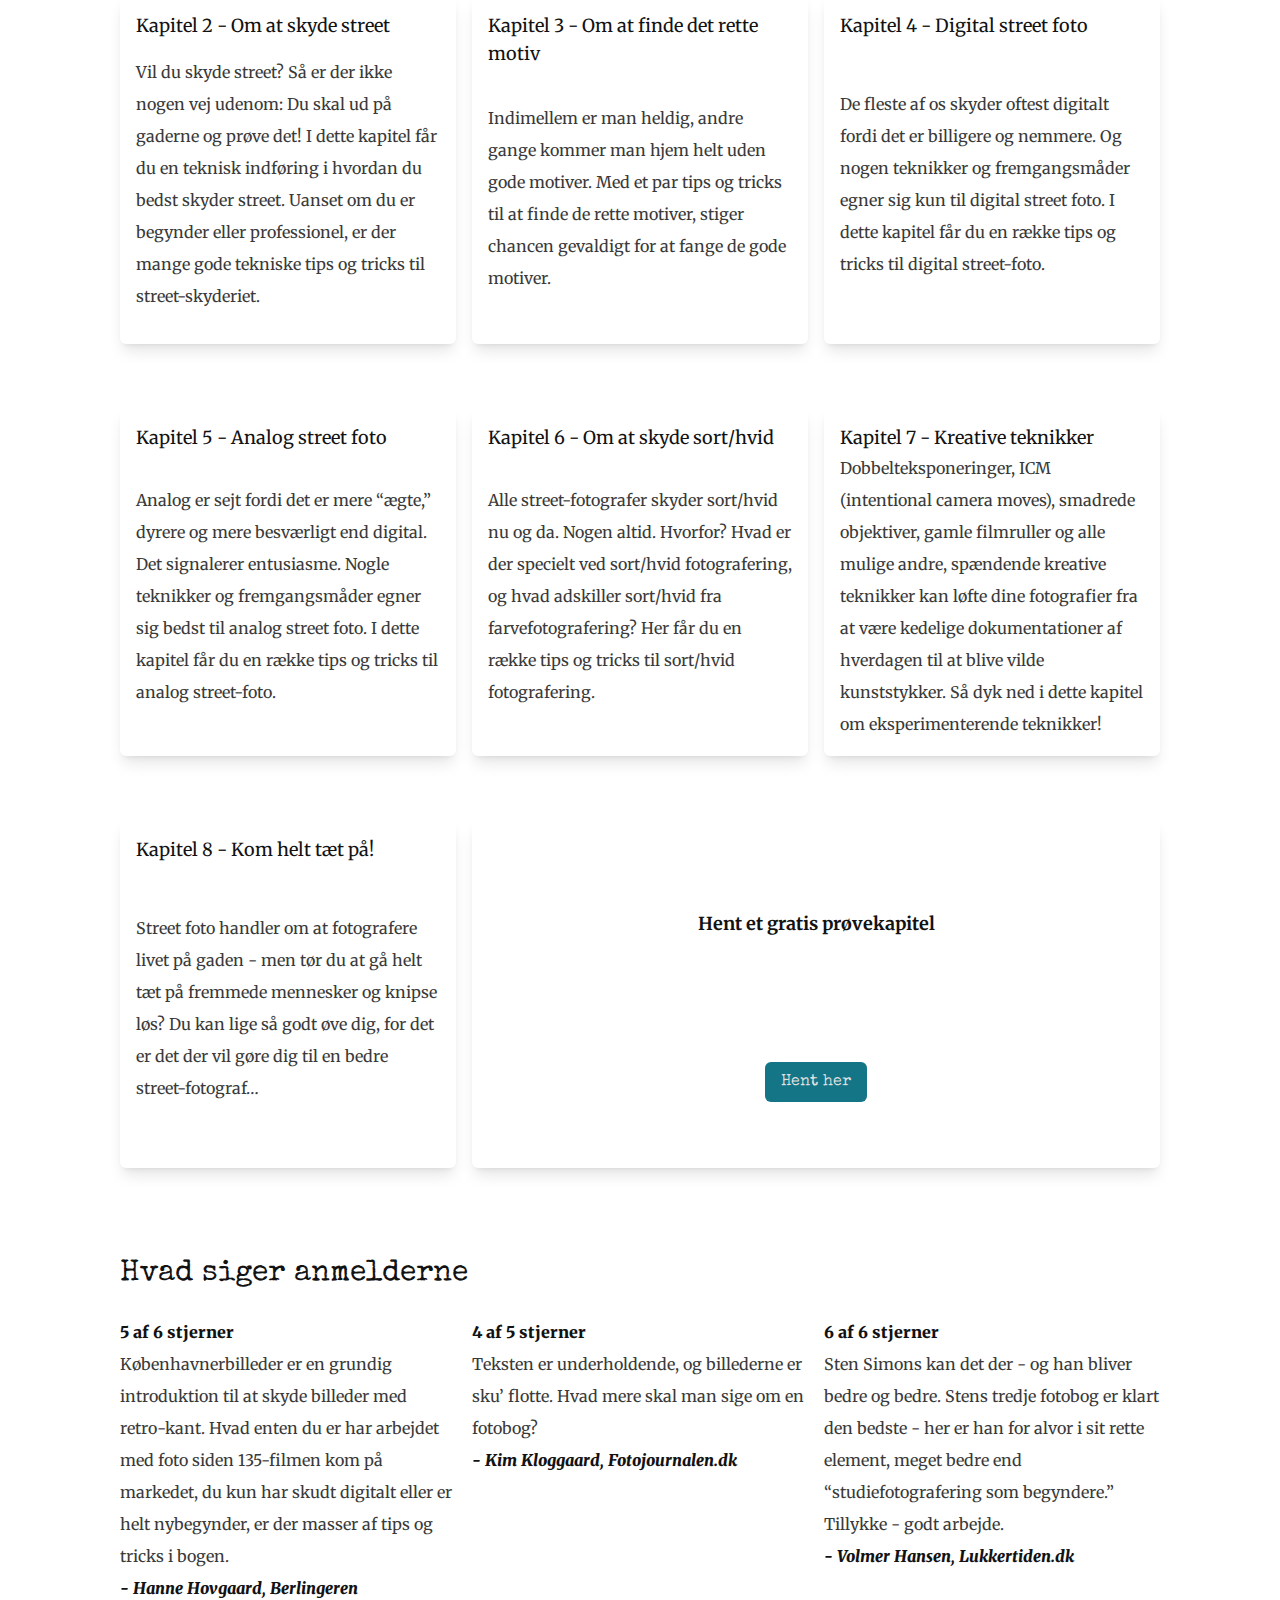
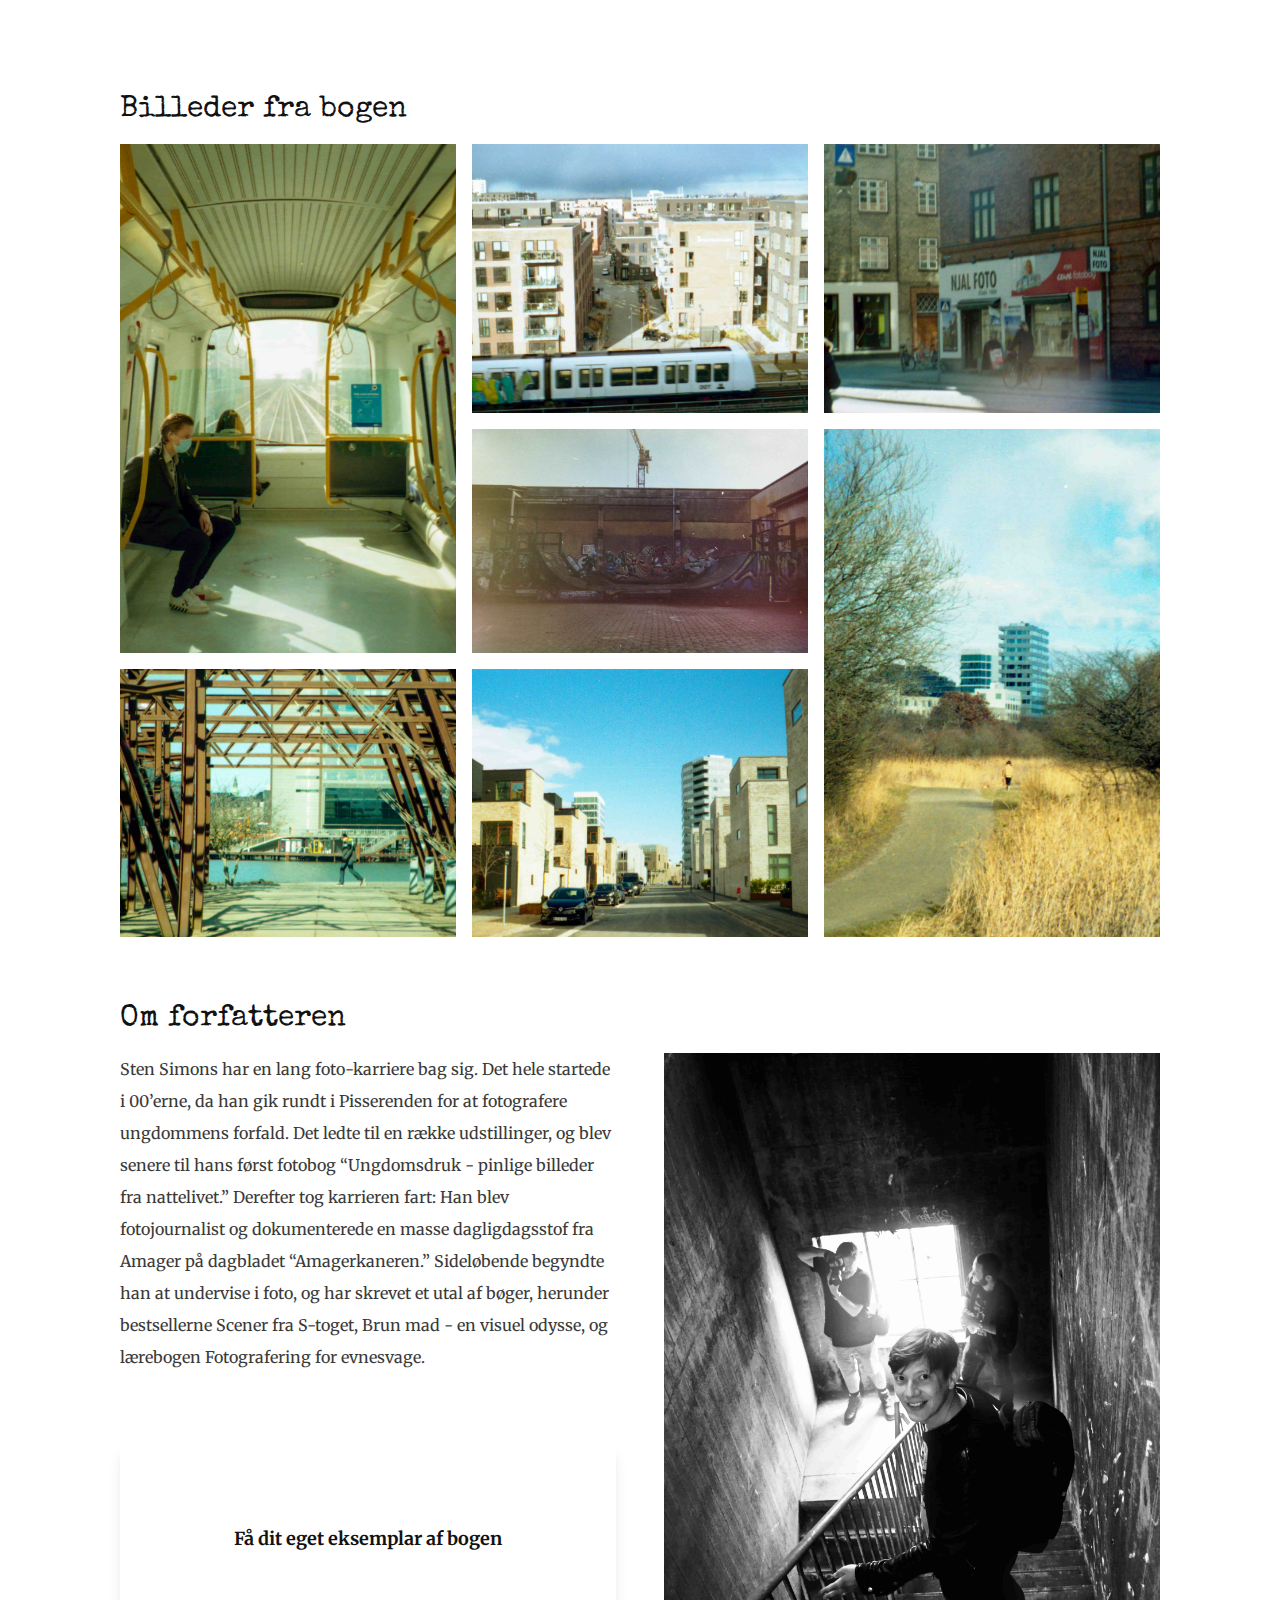
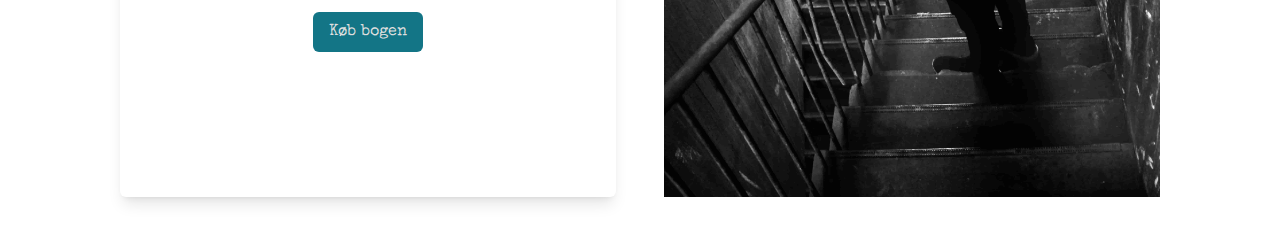
==== commit 5a004e50: "Updates" ====
--- a/index.html
+++ b/index.html
@@ -10,54 +10,69 @@
       href="https://fonts.googleapis.com/css2?family=Allison&family=Merriweather:ital,wght@0,300;0,400;0,700;0,900;1,300;1,400;1,700&family=Special+Elite&display=swap"
       rel="stylesheet"
     />
-    <title>Vite App</title>
+    <title>Københavnerbilleder</title>
     <script type="module" crossorigin src="./assets/main.ae54f498.js"></script>
-    <link rel="stylesheet" href="./assets/index.1eea8240.css">
+    <link rel="stylesheet" href="./assets/index.9ec0b270.css">
   </head>
-  <body class="grid place-items-center">
+  <body class="grid place-items-center font-merriweather">
     <main>
       <!-- Forside -->
-      <section class="grid md:grid-cols-2">
+      <section class="mb-12 grid md:grid-cols-2">
         <img
           src="./assets/orestad-til-islands-brygge-pentax-auto-110-24.a08568f9.jpg"
           alt="forsidebillede"
         />
-        <div class="bg-orange-700 p-8 text-yellow-400">
-          <h1 class="text-3xl lg:mt-20 lg:text-5xl xl:text-6xl">
+        <div class="grid bg-primary p-6 text-secondary lg:p-12">
+          <h1
+            class="font-speciel_elite text-3xl lg:mt-20 lg:text-4xl xl:text-5xl"
+          >
             Københavnerbilleder
           </h1>
-          <h2 class="text-lg lg:text-2xl">- en guide til hipster foto -</h2>
-          <h4 class="m-4 text-right text-3xl font-semibold lg:text-5xl">
+          <h2 class="font-speciel_elite text-lg text-secondary lg:text-2xl">
+            - en guide til hipster foto -
+          </h2>
+          <h4
+            class="m-4 text-right font-allison text-3xl font-semibold lg:text-5xl"
+          >
             af Sten Simons
           </h4>
-          <button
-            class="max-w-[70%] rounded-md bg-cyan-700 p-3 px-6 text-slate-200"
-          >
-            Køb bogen her
-          </button>
+          <a
+            href="#0"
+            class="place-self-center rounded-md bg-linkfarve p-2 px-4 font-speciel_elite text-light"
+          >
+            Køb bogen
+          </a>
         </div>
       </section>
       <!-- Stamdata, billeder og intro til bog -->
-      <div class="grid max-w-7xl p-6">
-        <section>
-          <h2>Introduktion og stamdata</h2>
-          <div class="grid place-items-center gap-4 lg:grid-cols-2">
-            <p>
+      <div class="grid px-6 lg:mx-24">
+        <section class="mb-12">
+          <h2
+            class="font-speciel_elite text-2xl font-bold text-primary md:text-3xl"
+          >
+            Intro til bogen og Stamdata
+          </h2>
+          <div class="my-6 grid gap-4 md:grid-cols-2">
+            <p class="grid place-content-center text-lightgrey">
               Københavnerbilleder er de danske streetfotografers bibel: Det er
               en fusion mellem et kunstværk og en lærebog. Bogen gennemgår alle
               væsentlige aspekter af streetfotografering fra grundlæggende
               teknik til kreative eksperimenter. Alt sammen krydret med masser
               af inspirerende fotos. God læselyst!
             </p>
-            <div>
-              <p>Titel: Københavnerbilleder - en guide til hipster foto</p>
-              <p>Forfatter:Sten Simons Antal sider: 344</p>
-              <p>Forlag: Mellem Linjerne</p>
-              <p>ISBN: 987-6-987654-32-1</p>
-              <p>Pris: 399.-</p>
-            </div>
-          </div>
-          <div class="my-8 grid lg:grid-cols-3">
+            <div class="grid md:place-content-center">
+              <p class="text-lightgrey">
+                Titel: Københavnerbilleder - en guide til hipster foto
+              </p>
+              <p class="text-lightgrey">
+                Forfatter:Sten Simons Antal sider: 344
+              </p>
+              <p class="text-lightgrey">Forlag: Mellem Linjerne</p>
+              <p class="text-lightgrey">ISBN: 987-6-987654-32-1</p>
+              <p class="text-lightgrey">Pris: 399.-</p>
+            </div>
+          </div>
+          <div class="my-8 grid gap-4 md:grid-cols-3">
             <img
               src="./assets/kobenhavnerbilleder-sten-simons.6949d99a.jpg"
               alt="lukket_bog"
@@ -74,159 +89,267 @@
         </section>
 
         <!-- bogen kapitler -->
-        <section>
-          <h2>Bogens kapitler</h2>
-          <h3>Kapitel 1 - Intro til street foto</h3>
-          <p>
-            Hvad er street foto? Det handler i bund og grund om at skyde byens
-            liv og byens geometri (urban geometry). I dette kapitel får du en
-            grundig intro til hvad street foto er og et overblik over nogen af
-            de kendte street-fotografer. Alt krydret med en masse gode eksempler
-            på street fotos.
-          </p>
-          <h3>Kapitel 2 - Om at skyde street</h3>
-          <p>
-            Vil du skyde street? Så er der ikke nogen vej udenom: Du skal ud på
-            gaderne og prøve det! I dette kapitel får du en teknisk indføring i
-            hvordan du bedst skyder street. Uanset om du er begynder eller
-            professionel, er der mange gode tekniske tips og tricks til
-            street-skyderiet.
-          </p>
-          <h3>Kapitel 3 - Om at finde det rette motiv</h3>
-          <p>
-            Indimellem er man heldig, andre gange kommer man hjem helt uden gode
-            motiver. Med et par tips og tricks til at finde de rette motiver,
-            stiger chancen gevaldigt for at fange de gode motiver.
-          </p>
-          <h3>Kapitel 4 - Digital street foto</h3>
-          <p>
-            De fleste af os skyder oftest digitalt fordi det er billigere og
-            nemmere. Og nogen teknikker og fremgangsmåder egner sig kun til
-            digital street foto. I dette kapitel får du en række tips og tricks
-            til digital street-foto.
-          </p>
-          <h3>Kapitel 5 - Analog street foto</h3>
-          <p>
-            Analog er sejt fordi det er mere “ægte,” dyrere og mere besværligt
-            end digital. Det signalerer entusiasme. Nogle teknikker og
-            fremgangsmåder egner sig bedst til analog street foto. I dette
-            kapitel får du en række tips og tricks til analog street-foto.
-          </p>
-          <h3>Kapitel 6 - Om at skyde sort/hvid</h3>
-          <p>
-            Alle street-fotografer skyder sort/hvid nu og da. Nogen altid.
-            Hvorfor? Hvad er der specielt ved sort/hvid fotografering, og hvad
-            adskiller sort/hvid fra farvefotografering? Her får du en række tips
-            og tricks til sort/hvid fotografering.
-          </p>
-          <h3>Kapitel 7 - Kreative teknikker</h3>
-          <p>
-            Dobbelteksponeringer, ICM (intentional camera moves), smadrede
-            objektiver, gamle filmruller og alle mulige andre, spændende
-            kreative teknikker kan løfte dine fotografier fra at være kedelige
-            dokumentationer af hverdagen til at blive vilde kunststykker. Så dyk
-            ned i dette kapitel om eksperimenterende teknikker!
-          </p>
-          <h3>Kapitel 8 - Kom helt tæt på!</h3>
-          <p>
-            Street foto handler om at fotografere livet på gaden - men tør du at
-            gå helt tæt på fremmede mennesker og knipse løs? Du kan lige så godt
-            øve dig, for det er det der vil gøre dig til en bedre
-            street-fotograf…
-          </p>
-          <h3>Hent et gratis prøvekapitel</h3>
-          <button>Hent her</button>
+        <section class="mb-12">
+          <div
+            class="gap-4 md:grid md:grid-cols-2 xl:grid-cols-3 xl:grid-rows-4"
+          >
+            <div class="col-span-2 my-6 grid rounded-md bg-white p-4 shadow-lg">
+              <h2
+                class="grid font-speciel_elite text-4xl text-darkgrey md:place-items-center md:text-6xl"
+              >
+                Bogens kapitler
+              </h2>
+            </div>
+            <div class="my-6 grid rounded-md bg-white p-4 shadow-lg">
+              <h3 class="text-lg text-darkgrey">
+                Kapitel 1 - Intro til street foto
+              </h3>
+              <p class="text-lightgrey">
+                Hvad er street foto? Det handler i bund my-8og grund om at skyde
+                byens liv og byens geometri (urban geometry). I dette kapitel
+                får du en grundig intro til hvad street foto er og et overblik
+                over nogen af de kendte street-fotografer. Alt krydret med en
+                masse gode eksempler på street fotos.
+              </p>
+            </div>
+            <div class="my-6 grid rounded-md bg-white p-4 shadow-lg">
+              <h3 class="text-lg text-darkgrey">
+                Kapitel 2 - Om at skyde street
+              </h3>
+              <p class="text-lightgrey">
+                Vil du skyde street? Så er der ikke nogen vej udenom: Du skal ud
+                på gaderne og prøve det! I dette kapitel får du en teknisk
+                indføring i hvordan du bedst skyder street. Uanset om du er
+                begynder eller professionel, er der mange gode tekniske tips og
+                tricks til street-skyderiet.
+              </p>
+            </div>
+            <div class="my-6 grid rounded-md bg-white p-4 shadow-lg">
+              <h3 class="text-lg text-darkgrey">
+                Kapitel 3 - Om at finde det rette motiv
+              </h3>
+              <p class="text-lightgrey">
+                Indimellem er man heldig, andre gange kommer man hjem helt uden
+                gode motiver. Med et par tips og tricks til at finde de rette
+                motiver, stiger chancen gevaldigt for at fange de gode motiver.
+              </p>
+            </div>
+            <div class="my-6 grid rounded-md bg-white p-4 shadow-lg">
+              <h3 class="text-lg text-darkgrey">
+                Kapitel 4 - Digital street foto
+              </h3>
+              <p class="text-lightgrey">
+                De fleste af os skyder oftest digitalt fordi det er billigere og
+                nemmere. Og nogen teknikker og fremgangsmåder egner sig kun til
+                digital street foto. I dette kapitel får du en række tips og
+                tricks til digital street-foto.
+              </p>
+            </div>
+            <div class="my-6 grid rounded-md bg-white p-4 shadow-lg">
+              <h3 class="text-lg text-darkgrey">
+                Kapitel 5 - Analog street foto
+              </h3>
+              <p class="text-lightgrey">
+                Analog er sejt fordi det er mere “ægte,” dyrere og mere
+                besværligt end digital. Det signalerer entusiasme. Nogle
+                teknikker og fremgangsmåder egner sig bedst til analog street
+                foto. I dette kapitel får du en række tips og tricks til analog
+                street-foto.
+              </p>
+            </div>
+            <div class="my-6 grid rounded-md bg-white p-4 shadow-lg">
+              <h3 class="text-lg text-darkgrey">
+                Kapitel 6 - Om at skyde sort/hvid
+              </h3>
+              <p class="text-lightgrey">
+                Alle street-fotografer skyder sort/hvid nu og da. Nogen altid.
+                Hvorfor? Hvad er der specielt ved sort/hvid fotografering, og
+                hvad adskiller sort/hvid fra farvefotografering? Her får du en
+                række tips og tricks til sort/hvid fotografering.
+              </p>
+            </div>
+            <div class="my-6 grid rounded-md bg-white p-4 shadow-lg">
+              <h3 class="text-lg text-darkgrey">
+                Kapitel 7 - Kreative teknikker
+              </h3>
+              <p class="text-lightgrey">
+                Dobbelteksponeringer, ICM (intentional camera moves), smadrede
+                objektiver, gamle filmruller og alle mulige andre, spændende
+                kreative teknikker kan løfte dine fotografier fra at være
+                kedelige dokumentationer af hverdagen til at blive vilde
+                kunststykker. Så dyk ned i dette kapitel om eksperimenterende
+                teknikker!
+              </p>
+            </div>
+            <div class="my-6 grid rounded-md bg-white p-4 shadow-lg">
+              <h3 class="text-lg text-darkgrey">
+                Kapitel 8 - Kom helt tæt på!
+              </h3>
+              <p class="text-lightgrey">
+                Street foto handler om at fotografere livet på gaden - men tør
+                du at gå helt tæt på fremmede mennesker og knipse løs? Du kan
+                lige så godt øve dig, for det er det der vil gøre dig til en
+                bedre street-fotograf…
+              </p>
+            </div>
+            <div
+              class="col-span-2 my-6 grid place-items-center rounded-md bg-white p-4 shadow-lg"
+            >
+              <h3 class="my-6 text-lg font-bold text-darkgrey">
+                Hent et gratis prøvekapitel
+              </h3>
+              <a
+                href="#0"
+                class="place-self-center rounded-md bg-linkfarve p-2 px-4 font-speciel_elite text-light"
+              >
+                Hent her
+              </a>
+            </div>
+          </div>
         </section>
         <!-- anmeldelser -->
-        <section>
-          <h2>Hvad siger anmelderne</h2>
-          <div>
-            <p>5 af 6 stjerner</p>
-            <p>
-              Københavnerbilleder er en grundig introduktion til at skyde
-              billeder med retro-kant. Hvad enten du er har arbejdet med foto
-              siden 135-filmen kom på markedet, du kun har skudt digitalt eller
-              er helt nybegynder, er der masser af tips og tricks i bogen.
-            </p>
-            <p>- Hanne Hovgaard, Berlingeren</p>
-          </div>
-          <div>
-            <p>4 af 5 stjerner</p>
-            <p>
-              Teksten er underholdende, og billederne er sku’ flotte. Hvad mere
-              skal man sige om en fotobog?
-            </p>
-            <p>- Kim Kloggaard, Fotojournalen.dk</p>
-          </div>
-          <div>
-            <p>6 af 6 stjerner</p>
-            <p>
-              Sten Simons kan det der - og han bliver bedre og bedre. Stens
-              tredje fotobog er klart den bedste - her er han for alvor i sit
-              rette element, meget bedre end “studiefotografering som
-              begyndere.” Tillykke - godt arbejde.
-            </p>
-            <p>- Volmer Hansen, Lukkertiden.dk</p>
+        <section class="mb-12">
+          <h2 class="font-speciel_elite text-2xl text-darkgrey md:text-3xl">
+            Hvad siger anmelderne
+          </h2>
+
+          <div class="my-6 grid gap-4 md:grid-cols-3">
+            <div>
+              <p class="font-black text-darkgrey">5 af 6 stjerner</p>
+              <p class="text-lightgrey">
+                Københavnerbilleder er en grundig introduktion til at skyde
+                billeder med retro-kant. Hvad enten du er har arbejdet med foto
+                siden 135-filmen kom på markedet, du kun har skudt digitalt
+                eller er helt nybegynder, er der masser af tips og tricks i
+                bogen.
+              </p>
+              <p class="font-black italic text-darkgrey">
+                - Hanne Hovgaard, Berlingeren
+              </p>
+            </div>
+            <div>
+              <p class="font-black text-darkgrey">4 af 5 stjerner</p>
+              <p class="text-lightgrey">
+                Teksten er underholdende, og billederne er sku’ flotte. Hvad
+                mere skal man sige om en fotobog?
+              </p>
+              <p class="font-black italic text-darkgrey">
+                - Kim Kloggaard, Fotojournalen.dk
+              </p>
+            </div>
+            <div>
+              <p class="font-black text-darkgrey">6 af 6 stjerner</p>
+              <p class="text-lightgrey">
+                Sten Simons kan det der - og han bliver bedre og bedre. Stens
+                tredje fotobog er klart den bedste - her er han for alvor i sit
+                rette element, meget bedre end “studiefotografering som
+                begyndere.” Tillykke - godt arbejde.
+              </p>
+              <p class="font-black italic text-darkgrey">
+                - Volmer Hansen, Lukkertiden.dk
+              </p>
+            </div>
           </div>
         </section>
         <!-- billedegalleri -->
-        <section>
-          <h2>Billeder fra bogen</h2>
-          <img
-            src="./assets/orestad-til-islands-brygge-pentax-auto-110-16.1083e89b.jpg"
-            alt="metroen"
-          />
-          <img
-            src="./assets/agfa-genanvendeligt-kamera-35mm-5.9e23e9c7.jpg"
-            alt="amager"
-          />
-          <img
-            src="./assets/orestad-til-islands-brygge-pentax-auto-110.61fc24ba.jpg"
-            alt="Ørestaden med metro"
-          />
-          <img
-            src="./assets/orestad-til-islands-brygge-pentax-auto-110-17.bc3b0ae3.jpg"
-            alt="njalsgade"
-          />
-          <h3>Storbyen</h3>
-          <img
-            src="./assets/orestad-til-islands-brygge-pentax-auto-110-14.f8b61af8.jpg"
-            alt="havnen"
-          />
-          <img
-            src="./assets/agfa-genanvendeligt-kamera-35mm-film-2-5.a798750e.jpg"
-            alt="skatebane"
-          />
-          <img
-            src="./assets/orestad-til-islands-brygge-pentax-auto-110-24.a08568f9.jpg"
-            alt="Ørestaden"
-          />
-          <img
-            src="./assets/orestad-til-islands-brygge-pentax-auto-110-8.d2218208.jpg"
-            alt="amagerfælled"
-          />
-          <img src="./assets/_6090016.409ff6e4.jpg" alt="bil" />
+        <section class="mb-12">
+          <h2 class="font-speciel_elite text-2xl text-darkgrey md:text-3xl">
+            Billeder fra bogen
+          </h2>
+          <div class="md:grid-rows gap-4 md:grid md:grid-cols-3">
+            <picture class="contents">
+              <img
+                class="row-span-2 my-6 self-stretch object-cover md:my-0"
+                src="./assets/orestad-til-islands-brygge-pentax-auto-110-16.1083e89b.jpg"
+                alt="metroen"
+              />
+            </picture>
+
+            <picture class="contents">
+              <img
+                class="my-6 md:my-0"
+                src="./assets/orestad-til-islands-brygge-pentax-auto-110.61fc24ba.jpg"
+                alt="Ørestaden med metro"
+              />
+            </picture>
+            <picture class="contents">
+              <img
+                class="my-6 md:my-0"
+                src="./assets/orestad-til-islands-brygge-pentax-auto-110-17.bc3b0ae3.jpg"
+                alt="njalsgade"
+              />
+            </picture>
+
+            <picture class="contents">
+              <img
+                class="my-6 md:my-0"
+                src="./assets/agfa-genanvendeligt-kamera-35mm-film-2-5.a798750e.jpg"
+                alt="skatebane"
+                width="4416"
+                height="2944"
+              />
+            </picture>
+            <picture class="contents">
+              <img
+                class="row-span-2 my-6 self-stretch object-cover md:my-0"
+                src="./assets/orestad-til-islands-brygge-pentax-auto-110-8.d2218208.jpg"
+                alt="amagerfælled"
+              />
+            </picture>
+            <picture class="contents">
+              <img
+                class="my-6 md:my-0"
+                src="./assets/orestad-til-islands-brygge-pentax-auto-110-14.f8b61af8.jpg"
+                alt="havnen"
+              />
+            </picture>
+
+            <picture class="contents">
+              <img
+                class="my-6 md:my-0"
+                src="./assets/orestad-til-islands-brygge-pentax-auto-110-24.a08568f9.jpg"
+                alt="Ørestaden"
+              />
+            </picture>
+          </div>
         </section>
         <!-- om forfatteren -->
-        <section>
-          <div>
-            <h2>Om forfatteren</h2>
-            <p>
-              Sten Simons har en lang foto-karriere bag sig. Det hele startede i
-              00’erne, da han gik rundt i Pisserenden for at fotografere
-              ungdommens forfald. Det ledte til en række udstillinger, og blev
-              senere til hans først fotobog “Ungdomsdruk - pinlige billeder fra
-              nattelivet.” Derefter tog karrieren fart: Han blev fotojournalist
-              og dokumenterede en masse dagligdagsstof fra Amager på dagbladet
-              “Amagerkaneren.” Sideløbende begyndte han at undervise i foto, og
-              har skrevet et utal af bøger, herunder bestsellerne Scener fra
-              S-toget, Brun mad - en visuel odysse, og lærebogen Fotografering
-              for evnesvage.
-            </p>
-            <h3>Få dit eget eksemplar af bogen</h3>
-            <button>Køb bogen</button>
-          </div>
-          <img src="./assets/sten_simons.1d95a7d2.jpg" alt="Portræt af forfatter" />
+        <section class="mb-12">
+          <h2 class="font-speciel_elite text-2xl text-darkgrey md:text-3xl">
+            Om forfatteren
+          </h2>
+          <div class="grid gap-12 md:grid-cols-2">
+            <div class="grid">
+              <p class="text-lightgrey">
+                Sten Simons har en lang foto-karriere bag sig. Det hele startede
+                i 00’erne, da han gik rundt i Pisserenden for at fotografere
+                ungdommens forfald. Det ledte til en række udstillinger, og blev
+                senere til hans først fotobog “Ungdomsdruk - pinlige billeder
+                fra nattelivet.” Derefter tog karrieren fart: Han blev
+                fotojournalist og dokumenterede en masse dagligdagsstof fra
+                Amager på dagbladet “Amagerkaneren.” Sideløbende begyndte han at
+                undervise i foto, og har skrevet et utal af bøger, herunder
+                bestsellerne Scener fra S-toget, Brun mad - en visuel odysse, og
+                lærebogen Fotografering for evnesvage.
+              </p>
+              <div class="grid rounded-md bg-white p-16 shadow-lg">
+                <h3
+                  class="mb-6 grid place-self-center text-lg font-bold text-darkgrey"
+                >
+                  Få dit eget eksemplar af bogen
+                </h3>
+                <a
+                  href="#0"
+                  class="mb-16 grid place-self-center rounded-md bg-linkfarve p-2 px-4 font-speciel_elite text-light"
+                >
+                  Køb bogen
+                </a>
+              </div>
+            </div>
+            <div>
+              <img src="./assets/sten_simons.1d95a7d2.jpg" alt="Portræt af forfatter" />
+            </div>
+          </div>
         </section>
       </div>
     </main>
--- a/assets/index.9ec0b270.css
+++ b/assets/index.9ec0b270.css
@@ -0,0 +1 @@
+*,:before,:after{box-sizing:border-box;border-width:0;border-style:solid;border-color:currentColor}:before,:after{--tw-content: ""}html{line-height:1.5;-webkit-text-size-adjust:100%;-moz-tab-size:4;-o-tab-size:4;tab-size:4;font-family:ui-sans-serif,system-ui,-apple-system,BlinkMacSystemFont,Segoe UI,Roboto,Helvetica Neue,Arial,Noto Sans,sans-serif,"Apple Color Emoji","Segoe UI Emoji",Segoe UI Symbol,"Noto Color Emoji"}body{margin:0;line-height:inherit}hr{height:0;color:inherit;border-top-width:1px}abbr:where([title]){-webkit-text-decoration:underline dotted;text-decoration:underline dotted}h1,h2,h3,h4,h5,h6{font-size:inherit;font-weight:inherit}a{color:inherit;text-decoration:inherit}b,strong{font-weight:bolder}code,kbd,samp,pre{font-family:ui-monospace,SFMono-Regular,Menlo,Monaco,Consolas,Liberation Mono,Courier New,monospace;font-size:1em}small{font-size:80%}sub,sup{font-size:75%;line-height:0;position:relative;vertical-align:baseline}sub{bottom:-.25em}sup{top:-.5em}table{text-indent:0;border-color:inherit;border-collapse:collapse}button,input,optgroup,select,textarea{font-family:inherit;font-size:100%;font-weight:inherit;line-height:inherit;color:inherit;margin:0;padding:0}button,select{text-transform:none}button,[type=button],[type=reset],[type=submit]{-webkit-appearance:button;background-color:transparent;background-image:none}:-moz-focusring{outline:auto}:-moz-ui-invalid{box-shadow:none}progress{vertical-align:baseline}::-webkit-inner-spin-button,::-webkit-outer-spin-button{height:auto}[type=search]{-webkit-appearance:textfield;outline-offset:-2px}::-webkit-search-decoration{-webkit-appearance:none}::-webkit-file-upload-button{-webkit-appearance:button;font:inherit}summary{display:list-item}blockquote,dl,dd,h1,h2,h3,h4,h5,h6,hr,figure,p,pre{margin:0}fieldset{margin:0;padding:0}legend{padding:0}ol,ul,menu{list-style:none;margin:0;padding:0}textarea{resize:vertical}input::-moz-placeholder,textarea::-moz-placeholder{opacity:1;color:#9ca3af}input::placeholder,textarea::placeholder{opacity:1;color:#9ca3af}button,[role=button]{cursor:pointer}:disabled{cursor:default}img,svg,video,canvas,audio,iframe,embed,object{display:block;vertical-align:middle}img,video{max-width:100%;height:auto}[type=text],[type=email],[type=url],[type=password],[type=number],[type=date],[type=datetime-local],[type=month],[type=search],[type=tel],[type=time],[type=week],[multiple],textarea,select{-webkit-appearance:none;-moz-appearance:none;appearance:none;background-color:#fff;border-color:#6b7280;border-width:1px;border-radius:0;padding:.5rem .75rem;font-size:1rem;line-height:1.5rem;--tw-shadow: 0 0 #0000}[type=text]:focus,[type=email]:focus,[type=url]:focus,[type=password]:focus,[type=number]:focus,[type=date]:focus,[type=datetime-local]:focus,[type=month]:focus,[type=search]:focus,[type=tel]:focus,[type=time]:focus,[type=week]:focus,[multiple]:focus,textarea:focus,select:focus{outline:2px solid transparent;outline-offset:2px;--tw-ring-inset: var(--tw-empty, );--tw-ring-offset-width: 0px;--tw-ring-offset-color: #fff;--tw-ring-color: #2563eb;--tw-ring-offset-shadow: var(--tw-ring-inset) 0 0 0 var(--tw-ring-offset-width) var(--tw-ring-offset-color);--tw-ring-shadow: var(--tw-ring-inset) 0 0 0 calc(1px + var(--tw-ring-offset-width)) var(--tw-ring-color);box-shadow:var(--tw-ring-offset-shadow),var(--tw-ring-shadow),var(--tw-shadow);border-color:#2563eb}input::-moz-placeholder,textarea::-moz-placeholder{color:#6b7280;opacity:1}input::placeholder,textarea::placeholder{color:#6b7280;opacity:1}::-webkit-datetime-edit-fields-wrapper{padding:0}::-webkit-date-and-time-value{min-height:1.5em}::-webkit-datetime-edit,::-webkit-datetime-edit-year-field,::-webkit-datetime-edit-month-field,::-webkit-datetime-edit-day-field,::-webkit-datetime-edit-hour-field,::-webkit-datetime-edit-minute-field,::-webkit-datetime-edit-second-field,::-webkit-datetime-edit-millisecond-field,::-webkit-datetime-edit-meridiem-field{padding-top:0;padding-bottom:0}select{background-image:url("data:image/svg+xml,%3csvg xmlns='http://www.w3.org/2000/svg' fill='none' viewBox='0 0 20 20'%3e%3cpath stroke='%236b7280' stroke-linecap='round' stroke-linejoin='round' stroke-width='1.5' d='M6 8l4 4 4-4'/%3e%3c/svg%3e");background-position:right .5rem center;background-repeat:no-repeat;background-size:1.5em 1.5em;padding-right:2.5rem;-webkit-print-color-adjust:exact;color-adjust:exact;print-color-adjust:exact}[multiple]{background-image:initial;background-position:initial;background-repeat:unset;background-size:initial;padding-right:.75rem;-webkit-print-color-adjust:unset;color-adjust:unset;print-color-adjust:unset}[type=checkbox],[type=radio]{-webkit-appearance:none;-moz-appearance:none;appearance:none;padding:0;-webkit-print-color-adjust:exact;color-adjust:exact;print-color-adjust:exact;display:inline-block;vertical-align:middle;background-origin:border-box;-webkit-user-select:none;-moz-user-select:none;user-select:none;flex-shrink:0;height:1rem;width:1rem;color:#2563eb;background-color:#fff;border-color:#6b7280;border-width:1px;--tw-shadow: 0 0 #0000}[type=checkbox]{border-radius:0}[type=radio]{border-radius:100%}[type=checkbox]:focus,[type=radio]:focus{outline:2px solid transparent;outline-offset:2px;--tw-ring-inset: var(--tw-empty, );--tw-ring-offset-width: 2px;--tw-ring-offset-color: #fff;--tw-ring-color: #2563eb;--tw-ring-offset-shadow: var(--tw-ring-inset) 0 0 0 var(--tw-ring-offset-width) var(--tw-ring-offset-color);--tw-ring-shadow: var(--tw-ring-inset) 0 0 0 calc(2px + var(--tw-ring-offset-width)) var(--tw-ring-color);box-shadow:var(--tw-ring-offset-shadow),var(--tw-ring-shadow),var(--tw-shadow)}[type=checkbox]:checked,[type=radio]:checked{border-color:transparent;background-color:currentColor;background-size:100% 100%;background-position:center;background-repeat:no-repeat}[type=checkbox]:checked{background-image:url("data:image/svg+xml,%3csvg viewBox='0 0 16 16' fill='white' xmlns='http://www.w3.org/2000/svg'%3e%3cpath d='M12.207 4.793a1 1 0 010 1.414l-5 5a1 1 0 01-1.414 0l-2-2a1 1 0 011.414-1.414L6.5 9.086l4.293-4.293a1 1 0 011.414 0z'/%3e%3c/svg%3e")}[type=radio]:checked{background-image:url("data:image/svg+xml,%3csvg viewBox='0 0 16 16' fill='white' xmlns='http://www.w3.org/2000/svg'%3e%3ccircle cx='8' cy='8' r='3'/%3e%3c/svg%3e")}[type=checkbox]:checked:hover,[type=checkbox]:checked:focus,[type=radio]:checked:hover,[type=radio]:checked:focus{border-color:transparent;background-color:currentColor}[type=checkbox]:indeterminate{background-image:url("data:image/svg+xml,%3csvg xmlns='http://www.w3.org/2000/svg' fill='none' viewBox='0 0 16 16'%3e%3cpath stroke='white' stroke-linecap='round' stroke-linejoin='round' stroke-width='2' d='M4 8h8'/%3e%3c/svg%3e");border-color:transparent;background-color:currentColor;background-size:100% 100%;background-position:center;background-repeat:no-repeat}[type=checkbox]:indeterminate:hover,[type=checkbox]:indeterminate:focus{border-color:transparent;background-color:currentColor}[type=file]{background:unset;border-color:inherit;border-width:0;border-radius:0;padding:0;font-size:unset;line-height:inherit}[type=file]:focus{outline:1px solid ButtonText;outline:1px auto -webkit-focus-ring-color}h2{line-height:2.25rem;margin-bottom:1rem;margin-top:1rem}p{line-height:2}*,:before,:after{--tw-border-spacing-x: 0;--tw-border-spacing-y: 0;--tw-translate-x: 0;--tw-translate-y: 0;--tw-rotate: 0;--tw-skew-x: 0;--tw-skew-y: 0;--tw-scale-x: 1;--tw-scale-y: 1;--tw-pan-x: ;--tw-pan-y: ;--tw-pinch-zoom: ;--tw-scroll-snap-strictness: proximity;--tw-ordinal: ;--tw-slashed-zero: ;--tw-numeric-figure: ;--tw-numeric-spacing: ;--tw-numeric-fraction: ;--tw-ring-inset: ;--tw-ring-offset-width: 0px;--tw-ring-offset-color: #fff;--tw-ring-color: rgb(59 130 246 / .5);--tw-ring-offset-shadow: 0 0 #0000;--tw-ring-shadow: 0 0 #0000;--tw-shadow: 0 0 #0000;--tw-shadow-colored: 0 0 #0000;--tw-blur: ;--tw-brightness: ;--tw-contrast: ;--tw-grayscale: ;--tw-hue-rotate: ;--tw-invert: ;--tw-saturate: ;--tw-sepia: ;--tw-drop-shadow: ;--tw-backdrop-blur: ;--tw-backdrop-brightness: ;--tw-backdrop-contrast: ;--tw-backdrop-grayscale: ;--tw-backdrop-hue-rotate: ;--tw-backdrop-invert: ;--tw-backdrop-opacity: ;--tw-backdrop-saturate: ;--tw-backdrop-sepia: }::-webkit-backdrop{--tw-border-spacing-x: 0;--tw-border-spacing-y: 0;--tw-translate-x: 0;--tw-translate-y: 0;--tw-rotate: 0;--tw-skew-x: 0;--tw-skew-y: 0;--tw-scale-x: 1;--tw-scale-y: 1;--tw-pan-x: ;--tw-pan-y: ;--tw-pinch-zoom: ;--tw-scroll-snap-strictness: proximity;--tw-ordinal: ;--tw-slashed-zero: ;--tw-numeric-figure: ;--tw-numeric-spacing: ;--tw-numeric-fraction: ;--tw-ring-inset: ;--tw-ring-offset-width: 0px;--tw-ring-offset-color: #fff;--tw-ring-color: rgb(59 130 246 / .5);--tw-ring-offset-shadow: 0 0 #0000;--tw-ring-shadow: 0 0 #0000;--tw-shadow: 0 0 #0000;--tw-shadow-colored: 0 0 #0000;--tw-blur: ;--tw-brightness: ;--tw-contrast: ;--tw-grayscale: ;--tw-hue-rotate: ;--tw-invert: ;--tw-saturate: ;--tw-sepia: ;--tw-drop-shadow: ;--tw-backdrop-blur: ;--tw-backdrop-brightness: ;--tw-backdrop-contrast: ;--tw-backdrop-grayscale: ;--tw-backdrop-hue-rotate: ;--tw-backdrop-invert: ;--tw-backdrop-opacity: ;--tw-backdrop-saturate: ;--tw-backdrop-sepia: }::backdrop{--tw-border-spacing-x: 0;--tw-border-spacing-y: 0;--tw-translate-x: 0;--tw-translate-y: 0;--tw-rotate: 0;--tw-skew-x: 0;--tw-skew-y: 0;--tw-scale-x: 1;--tw-scale-y: 1;--tw-pan-x: ;--tw-pan-y: ;--tw-pinch-zoom: ;--tw-scroll-snap-strictness: proximity;--tw-ordinal: ;--tw-slashed-zero: ;--tw-numeric-figure: ;--tw-numeric-spacing: ;--tw-numeric-fraction: ;--tw-ring-inset: ;--tw-ring-offset-width: 0px;--tw-ring-offset-color: #fff;--tw-ring-color: rgb(59 130 246 / .5);--tw-ring-offset-shadow: 0 0 #0000;--tw-ring-shadow: 0 0 #0000;--tw-shadow: 0 0 #0000;--tw-shadow-colored: 0 0 #0000;--tw-blur: ;--tw-brightness: ;--tw-contrast: ;--tw-grayscale: ;--tw-hue-rotate: ;--tw-invert: ;--tw-saturate: ;--tw-sepia: ;--tw-drop-shadow: ;--tw-backdrop-blur: ;--tw-backdrop-brightness: ;--tw-backdrop-contrast: ;--tw-backdrop-grayscale: ;--tw-backdrop-hue-rotate: ;--tw-backdrop-invert: ;--tw-backdrop-opacity: ;--tw-backdrop-saturate: ;--tw-backdrop-sepia: }.col-span-2{grid-column:span 2 / span 2}.row-span-2{grid-row:span 2 / span 2}.m-4{margin:1rem}.my-6{margin-top:1.5rem;margin-bottom:1.5rem}.my-8{margin-top:2rem;margin-bottom:2rem}.mb-12{margin-bottom:3rem}.mb-6{margin-bottom:1.5rem}.mb-16{margin-bottom:4rem}.grid{display:grid}.contents{display:contents}.place-content-center{place-content:center}.place-items-center{place-items:center}.gap-4{gap:1rem}.gap-12{gap:3rem}.place-self-center{place-self:center}.self-stretch{align-self:stretch}.rounded-md{border-radius:.375rem}.bg-primary{--tw-bg-opacity: 1;background-color:rgb(194 65 12 / var(--tw-bg-opacity))}.bg-linkfarve{--tw-bg-opacity: 1;background-color:rgb(19 117 134 / var(--tw-bg-opacity))}.bg-white{--tw-bg-opacity: 1;background-color:rgb(255 255 255 / var(--tw-bg-opacity))}.object-cover{-o-object-fit:cover;object-fit:cover}.p-6{padding:1.5rem}.p-2{padding:.5rem}.p-4{padding:1rem}.p-16{padding:4rem}.px-4{padding-left:1rem;padding-right:1rem}.px-6{padding-left:1.5rem;padding-right:1.5rem}.text-right{text-align:right}.font-merriweather{font-family:Merriweather,serif}.font-speciel_elite{font-family:Special Elite,sans-serif}.font-allison{font-family:Allison,serif}.text-3xl{font-size:1.875rem;line-height:2.25rem}.text-lg{font-size:1.125rem;line-height:1.75rem}.text-2xl{font-size:1.5rem;line-height:2rem}.text-4xl{font-size:2.25rem;line-height:2.5rem}.font-semibold{font-weight:600}.font-bold{font-weight:700}.font-black{font-weight:900}.italic{font-style:italic}.text-secondary{--tw-text-opacity: 1;color:rgb(254 204 22 / var(--tw-text-opacity))}.text-light{--tw-text-opacity: 1;color:rgb(223 223 223 / var(--tw-text-opacity))}.text-primary{--tw-text-opacity: 1;color:rgb(194 65 12 / var(--tw-text-opacity))}.text-lightgrey{--tw-text-opacity: 1;color:rgb(58 58 58 / var(--tw-text-opacity))}.text-darkgrey{--tw-text-opacity: 1;color:rgb(18 18 18 / var(--tw-text-opacity))}.shadow-lg{--tw-shadow: 0 10px 15px -3px rgb(0 0 0 / .1), 0 4px 6px -4px rgb(0 0 0 / .1);--tw-shadow-colored: 0 10px 15px -3px var(--tw-shadow-color), 0 4px 6px -4px var(--tw-shadow-color);box-shadow:var(--tw-ring-offset-shadow, 0 0 #0000),var(--tw-ring-shadow, 0 0 #0000),var(--tw-shadow)}.ring{--tw-ring-offset-shadow: var(--tw-ring-inset) 0 0 0 var(--tw-ring-offset-width) var(--tw-ring-offset-color);--tw-ring-shadow: var(--tw-ring-inset) 0 0 0 calc(3px + var(--tw-ring-offset-width)) var(--tw-ring-color);box-shadow:var(--tw-ring-offset-shadow),var(--tw-ring-shadow),var(--tw-shadow, 0 0 #0000)}@media (min-width: 768px){.md\:my-0{margin-top:0;margin-bottom:0}.md\:grid{display:grid}.md\:grid-cols-2{grid-template-columns:repeat(2,minmax(0,1fr))}.md\:grid-cols-3{grid-template-columns:repeat(3,minmax(0,1fr))}.md\:place-content-center{place-content:center}.md\:place-items-center{place-items:center}.md\:text-3xl{font-size:1.875rem;line-height:2.25rem}.md\:text-6xl{font-size:3.75rem;line-height:1}}@media (min-width: 1024px){.lg\:mx-24{margin-left:6rem;margin-right:6rem}.lg\:mt-20{margin-top:5rem}.lg\:p-12{padding:3rem}.lg\:text-4xl{font-size:2.25rem;line-height:2.5rem}.lg\:text-2xl{font-size:1.5rem;line-height:2rem}.lg\:text-5xl{font-size:3rem;line-height:1}}@media (min-width: 1280px){.xl\:grid-cols-3{grid-template-columns:repeat(3,minmax(0,1fr))}.xl\:grid-rows-4{grid-template-rows:repeat(4,minmax(0,1fr))}.xl\:text-5xl{font-size:3rem;line-height:1}}
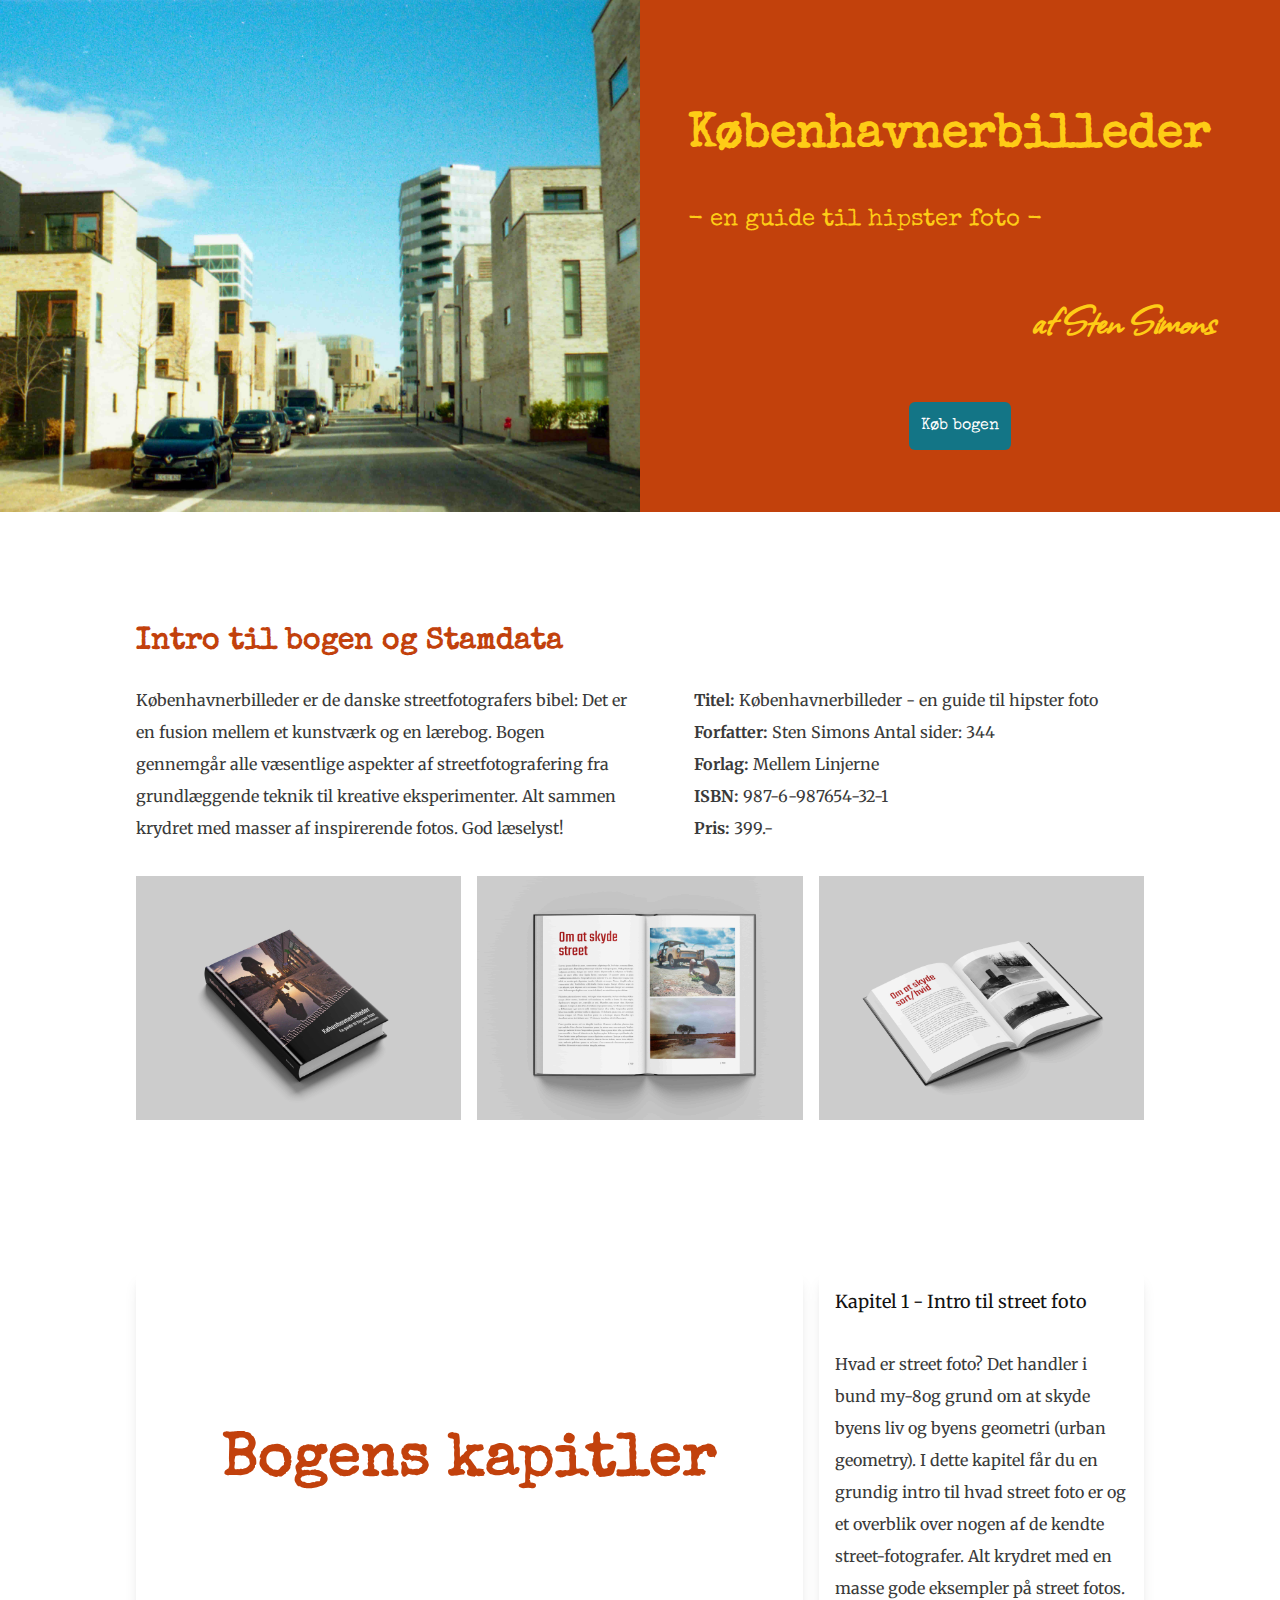
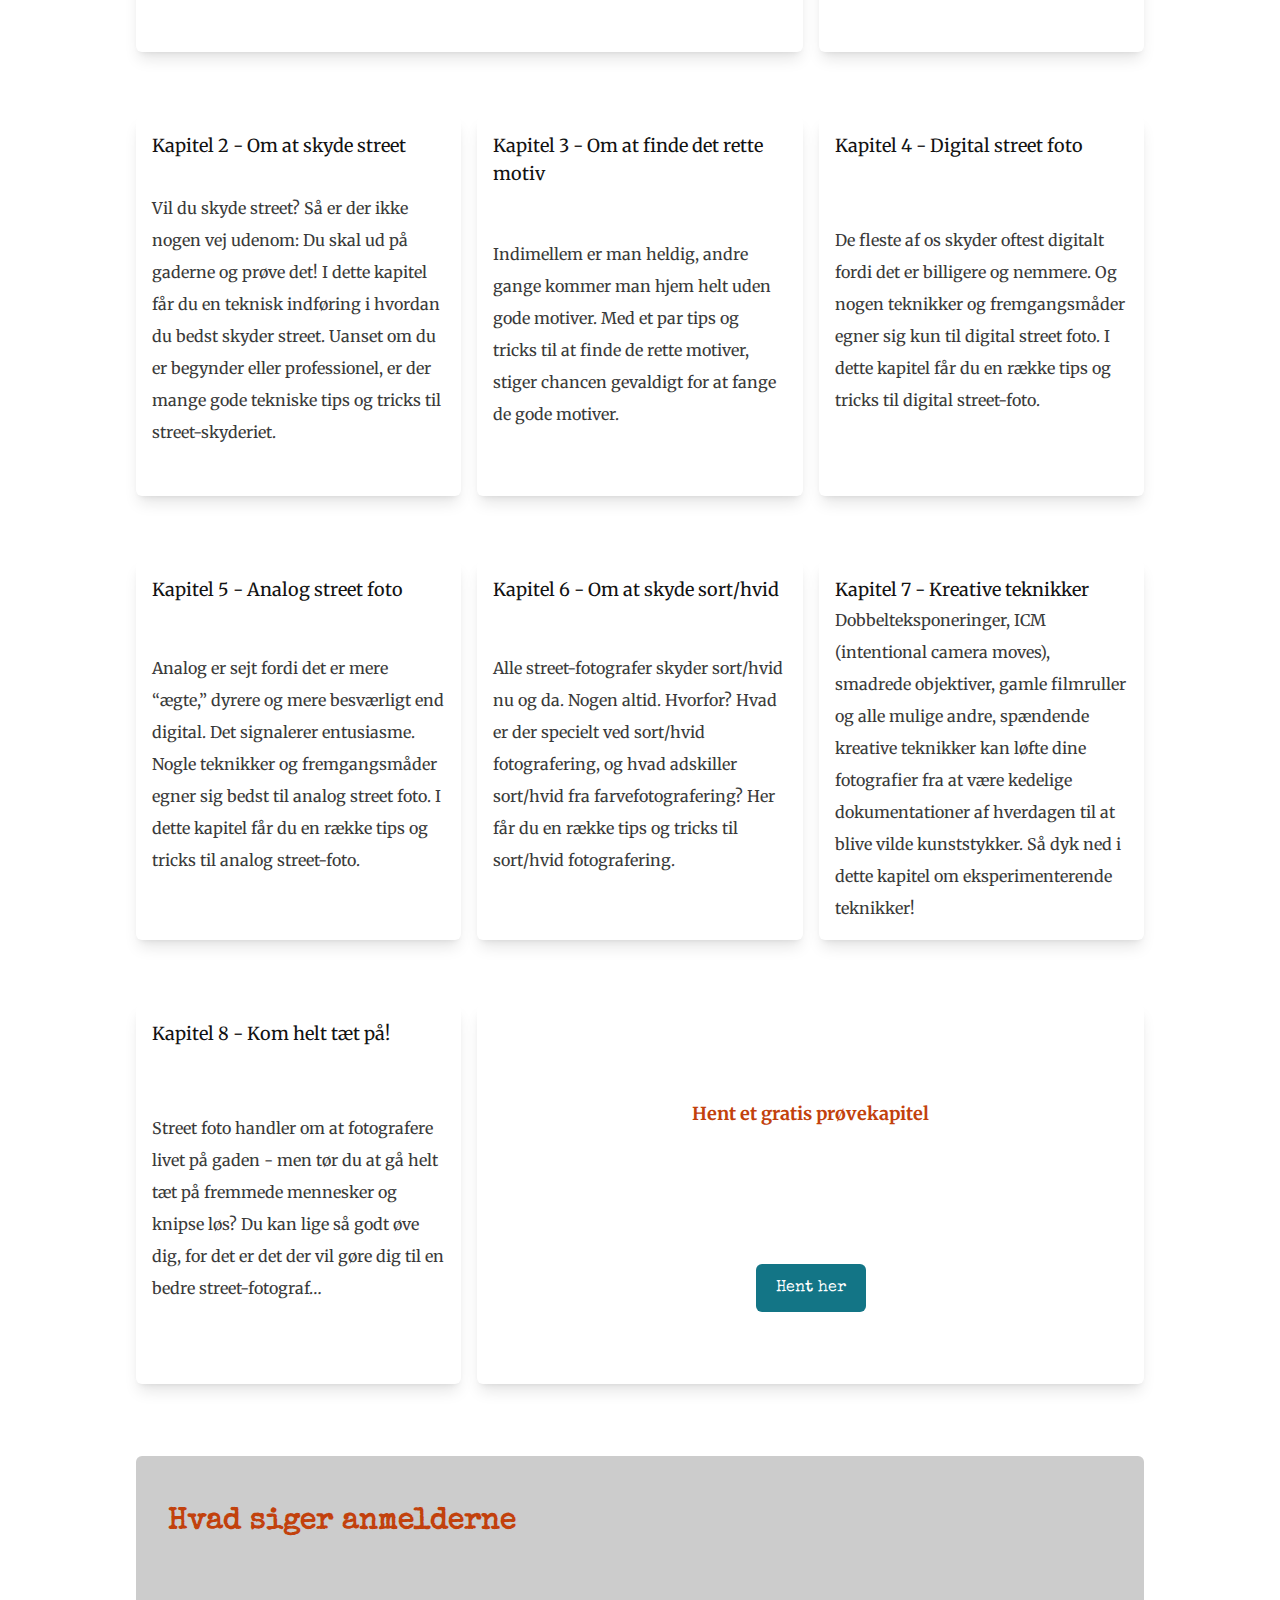
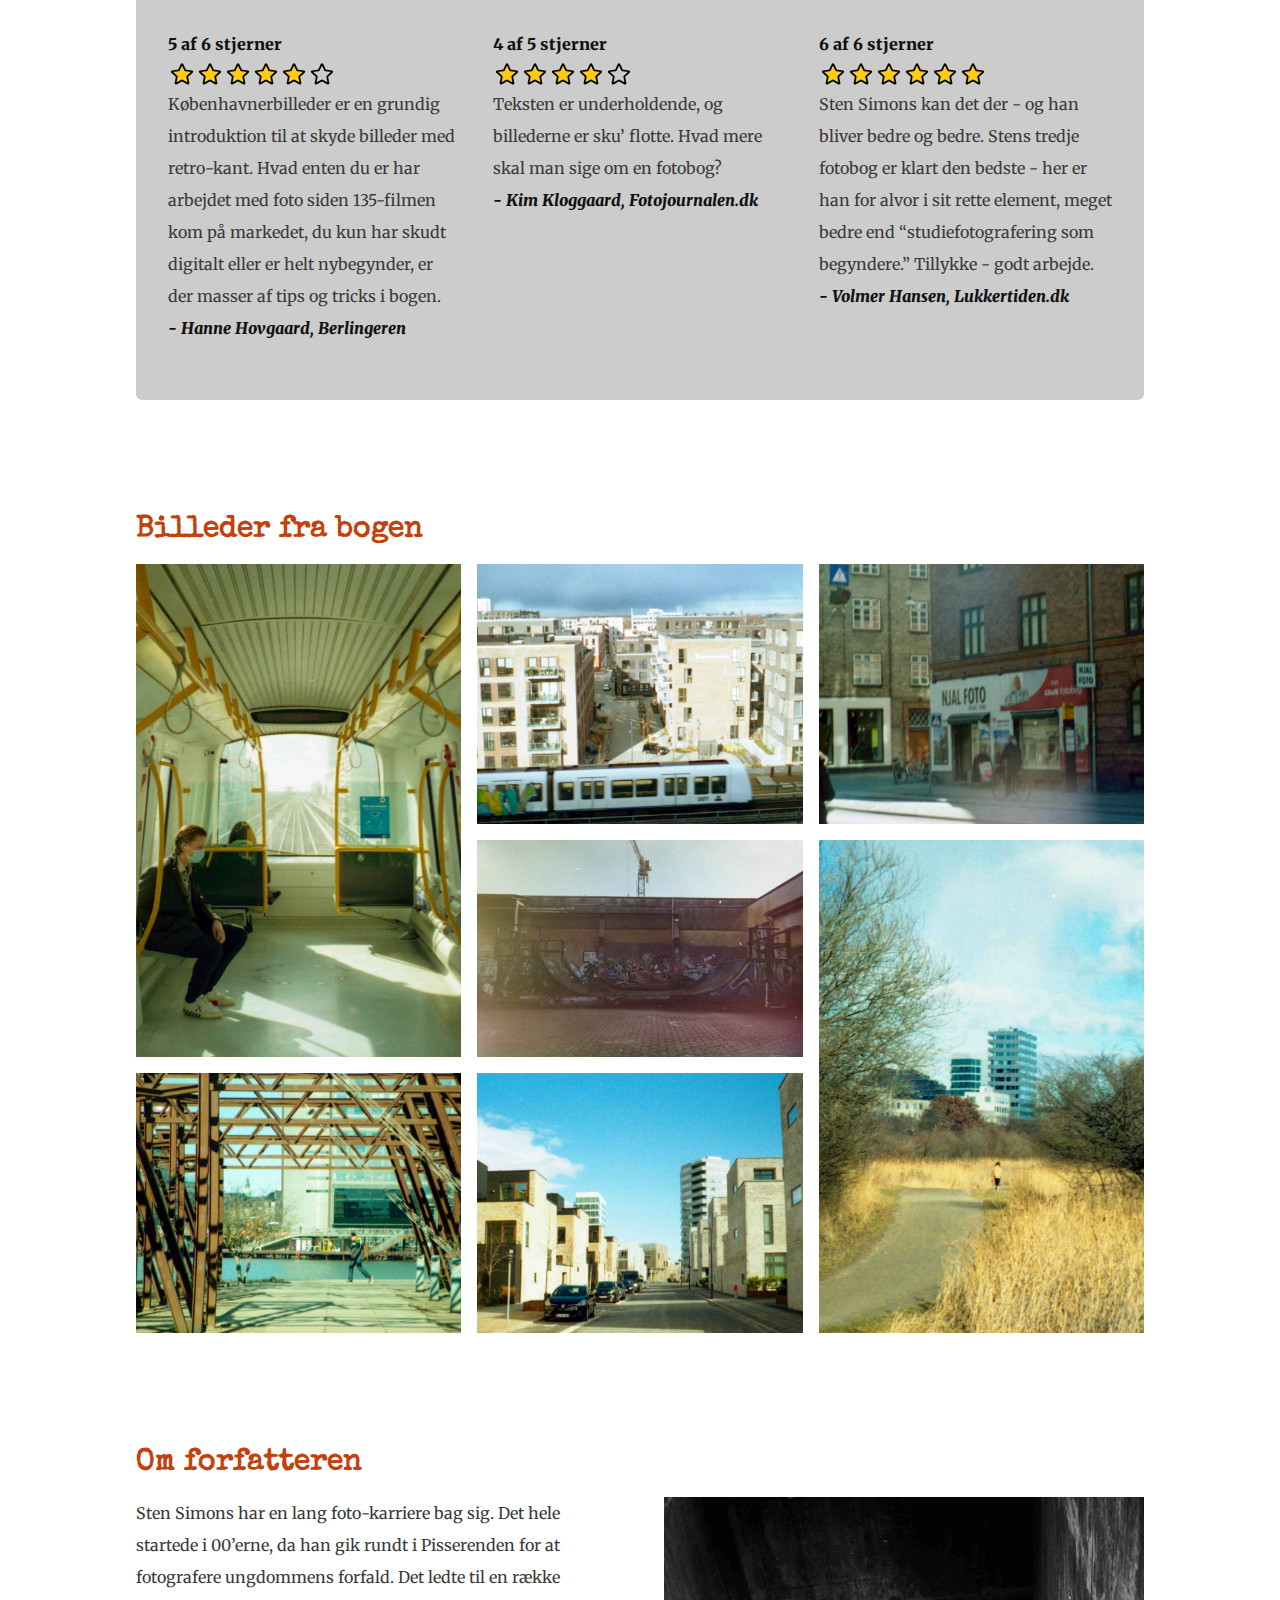
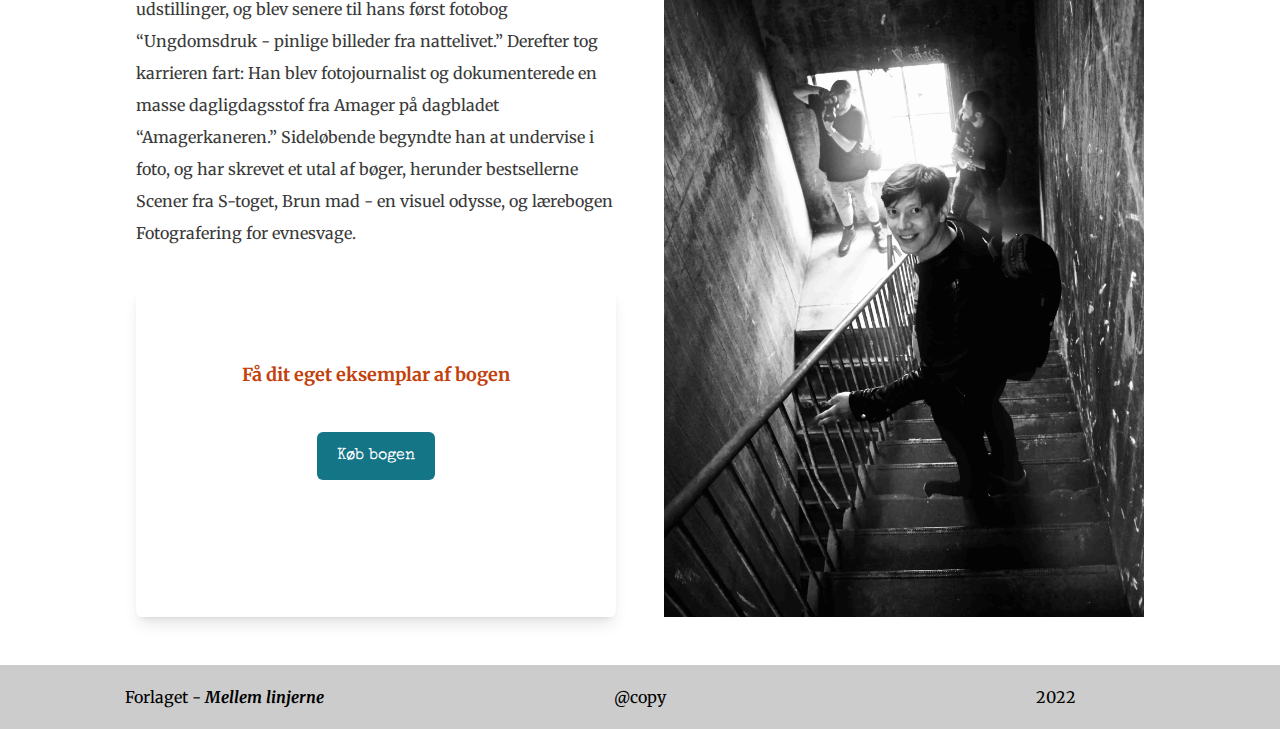
==== commit a3113a4d: "Updates" ====
--- a/index.html
+++ b/index.html
@@ -7,24 +7,28 @@
     <link rel="preconnect" href="https://fonts.googleapis.com" />
     <link rel="preconnect" href="https://fonts.gstatic.com" crossorigin />
     <link
-      href="https://fonts.googleapis.com/css2?family=Allison&family=Merriweather:ital,wght@0,300;0,400;0,700;0,900;1,300;1,400;1,700&family=Special+Elite&display=swap"
+      href="https://fonts.googleapis.com/css2?family=Allison&family=Merriweather+Sans:ital,wght@0,300;0,400;0,500;0,600;0,700;0,800;1,300;1,400;1,500;1,600;1,700;1,800&family=Merriweather:ital,wght@0,300;0,400;0,700;0,900;1,300;1,400;1,700&family=Special+Elite&display=swap"
       rel="stylesheet"
     />
     <title>Københavnerbilleder</title>
     <script type="module" crossorigin src="./assets/main.ae54f498.js"></script>
-    <link rel="stylesheet" href="./assets/index.9ec0b270.css">
+    <link rel="stylesheet" href="./assets/index.a6fe5257.css">
   </head>
-  <body class="grid place-items-center font-merriweather">
+  <body class="font-merriweather">
     <main>
       <!-- Forside -->
       <section class="mb-12 grid md:grid-cols-2">
-        <img
-          src="./assets/orestad-til-islands-brygge-pentax-auto-110-24.a08568f9.jpg"
-          alt="forsidebillede"
-        />
-        <div class="grid bg-primary p-6 text-secondary lg:p-12">
+        <picture>
+          <img
+            src="./assets/orestad-til-islands-brygge-pentax-auto-110-24.a08568f9.jpg"
+            alt="forsidebillede"
+            width="3499"
+            height="2799"
+          />
+        </picture>
+        <div class="grid bg-primary p-8 text-secondary lg:p-12">
           <h1
-            class="font-speciel_elite text-3xl lg:mt-20 lg:text-4xl xl:text-5xl"
+            class="mt-4 font-speciel_elite text-3xl font-bold lg:mt-16 lg:text-4xl xl:text-5xl"
           >
             Københavnerbilleder
           </h1>
@@ -38,15 +42,15 @@
           </h4>
           <a
             href="#0"
-            class="place-self-center rounded-md bg-linkfarve p-2 px-4 font-speciel_elite text-light"
+            class="lg:font-xl place-self-center rounded-md bg-linkfarve p-2 px-4 font-speciel_elite text-white lg:p-3"
           >
             Køb bogen
           </a>
         </div>
       </section>
       <!-- Stamdata, billeder og intro til bog -->
-      <div class="grid px-6 lg:mx-24">
-        <section class="mb-12">
+      <div class="grid px-6 lg:mx-28">
+        <section class="mb-12 md:my-12">
           <h2
             class="font-speciel_elite text-2xl font-bold text-primary md:text-3xl"
           >
@@ -62,40 +66,46 @@
             </p>
             <div class="grid md:place-content-center">
               <p class="text-lightgrey">
-                Titel: Københavnerbilleder - en guide til hipster foto
-              </p>
-              <p class="text-lightgrey">
-                Forfatter:Sten Simons Antal sider: 344
-              </p>
-              <p class="text-lightgrey">Forlag: Mellem Linjerne</p>
-              <p class="text-lightgrey">ISBN: 987-6-987654-32-1</p>
-              <p class="text-lightgrey">Pris: 399.-</p>
+                <b>Titel:</b> Københavnerbilleder - en guide til hipster foto
+              </p>
+              <p class="text-lightgrey">
+                <b>Forfatter:</b> Sten Simons Antal sider: 344
+              </p>
+              <p class="text-lightgrey"><b>Forlag:</b> Mellem Linjerne</p>
+              <p class="text-lightgrey"><b>ISBN:</b> 987-6-987654-32-1</p>
+              <p class="text-lightgrey"><b>Pris:</b> 399.-</p>
             </div>
           </div>
           <div class="my-8 grid gap-4 md:grid-cols-3">
             <img
               src="./assets/kobenhavnerbilleder-sten-simons.6949d99a.jpg"
               alt="lukket_bog"
+              width="4000"
+              height="3000"
             />
             <img
               src="./assets/kobenhavnerbilleder_oppefra.e643a987.jpg"
               alt="aaben_bog"
+              width="2799"
+              height="3499"
             />
             <img
               src="./assets/kobenhavnerbilleder_aaben_venstre.3ce43848.jpg"
               alt="aaben_bog_på_skraa"
+              width="2799"
+              height="3499"
             />
           </div>
         </section>
 
         <!-- bogen kapitler -->
-        <section class="mb-12">
+        <section class="mb-12 md:my-12">
           <div
             class="gap-4 md:grid md:grid-cols-2 xl:grid-cols-3 xl:grid-rows-4"
           >
             <div class="col-span-2 my-6 grid rounded-md bg-white p-4 shadow-lg">
               <h2
-                class="grid font-speciel_elite text-4xl text-darkgrey md:place-items-center md:text-6xl"
+                class="grid font-speciel_elite text-4xl font-black text-primary md:place-items-center md:text-6xl"
               >
                 Bogens kapitler
               </h2>
@@ -195,12 +205,12 @@
             <div
               class="col-span-2 my-6 grid place-items-center rounded-md bg-white p-4 shadow-lg"
             >
-              <h3 class="my-6 text-lg font-bold text-darkgrey">
+              <h3 class="my-6 text-lg font-bold text-primary">
                 Hent et gratis prøvekapitel
               </h3>
               <a
                 href="#0"
-                class="place-self-center rounded-md bg-linkfarve p-2 px-4 font-speciel_elite text-light"
+                class="place-self-center rounded-md bg-linkfarve p-2 px-4 font-speciel_elite text-white lg:p-3 lg:px-5"
               >
                 Hent her
               </a>
@@ -208,14 +218,78 @@
           </div>
         </section>
         <!-- anmeldelser -->
-        <section class="mb-12">
-          <h2 class="font-speciel_elite text-2xl text-darkgrey md:text-3xl">
+        <section class="mb-12 rounded-md bg-light">
+          <h2
+            class="p-8 font-speciel_elite text-2xl font-bold text-primary md:text-3xl"
+          >
             Hvad siger anmelderne
           </h2>
 
-          <div class="my-6 grid gap-4 md:grid-cols-3">
-            <div>
+          <div class="my-6 grid gap-8 p-8 md:grid-cols-3">
+            <div class="">
               <p class="font-black text-darkgrey">5 af 6 stjerner</p>
+              <div class="flex">
+                <svg width="28" height="28" viewBox="0 0 32 32">
+                  <path
+                    fill="#fecc16"
+                    stroke="currentColor"
+                    stroke-linecap="round"
+                    stroke-linejoin="round"
+                    stroke-width="2"
+                    d="M15.546 4.984a.5.5 0 0 1 .908 0l3.097 6.714a.5.5 0 0 0 .395.287l7.341.87a.5.5 0 0 1 .28.864l-5.427 5.02a.5.5 0 0 0-.15.464l1.44 7.251a.5.5 0 0 1-.735.534l-6.45-3.611a.5.5 0 0 0-.49 0l-6.45 3.61a.5.5 0 0 1-.735-.533l1.44-7.251a.5.5 0 0 0-.15-.465l-5.428-5.02a.5.5 0 0 1 .28-.863l7.342-.87a.5.5 0 0 0 .396-.287l3.096-6.714Z"
+                  />
+                </svg>
+                <svg width="28" height="28" viewBox="0 0 32 32">
+                  <path
+                    fill="#fecc16"
+                    stroke="currentColor"
+                    stroke-linecap="round"
+                    stroke-linejoin="round"
+                    stroke-width="2"
+                    d="M15.546 4.984a.5.5 0 0 1 .908 0l3.097 6.714a.5.5 0 0 0 .395.287l7.341.87a.5.5 0 0 1 .28.864l-5.427 5.02a.5.5 0 0 0-.15.464l1.44 7.251a.5.5 0 0 1-.735.534l-6.45-3.611a.5.5 0 0 0-.49 0l-6.45 3.61a.5.5 0 0 1-.735-.533l1.44-7.251a.5.5 0 0 0-.15-.465l-5.428-5.02a.5.5 0 0 1 .28-.863l7.342-.87a.5.5 0 0 0 .396-.287l3.096-6.714Z"
+                  />
+                </svg>
+                <svg width="28" height="28" viewBox="0 0 32 32">
+                  <path
+                    fill="#fecc16"
+                    stroke="currentColor"
+                    stroke-linecap="round"
+                    stroke-linejoin="round"
+                    stroke-width="2"
+                    d="M15.546 4.984a.5.5 0 0 1 .908 0l3.097 6.714a.5.5 0 0 0 .395.287l7.341.87a.5.5 0 0 1 .28.864l-5.427 5.02a.5.5 0 0 0-.15.464l1.44 7.251a.5.5 0 0 1-.735.534l-6.45-3.611a.5.5 0 0 0-.49 0l-6.45 3.61a.5.5 0 0 1-.735-.533l1.44-7.251a.5.5 0 0 0-.15-.465l-5.428-5.02a.5.5 0 0 1 .28-.863l7.342-.87a.5.5 0 0 0 .396-.287l3.096-6.714Z"
+                  />
+                </svg>
+                <svg width="28" height="28" viewBox="0 0 32 32">
+                  <path
+                    fill="#fecc16"
+                    stroke="currentColor"
+                    stroke-linecap="round"
+                    stroke-linejoin="round"
+                    stroke-width="2"
+                    d="M15.546 4.984a.5.5 0 0 1 .908 0l3.097 6.714a.5.5 0 0 0 .395.287l7.341.87a.5.5 0 0 1 .28.864l-5.427 5.02a.5.5 0 0 0-.15.464l1.44 7.251a.5.5 0 0 1-.735.534l-6.45-3.611a.5.5 0 0 0-.49 0l-6.45 3.61a.5.5 0 0 1-.735-.533l1.44-7.251a.5.5 0 0 0-.15-.465l-5.428-5.02a.5.5 0 0 1 .28-.863l7.342-.87a.5.5 0 0 0 .396-.287l3.096-6.714Z"
+                  />
+                </svg>
+                <svg width="28" height="28" viewBox="0 0 32 32">
+                  <path
+                    fill="#fecc16"
+                    stroke="currentColor"
+                    stroke-linecap="round"
+                    stroke-linejoin="round"
+                    stroke-width="2"
+                    d="M15.546 4.984a.5.5 0 0 1 .908 0l3.097 6.714a.5.5 0 0 0 .395.287l7.341.87a.5.5 0 0 1 .28.864l-5.427 5.02a.5.5 0 0 0-.15.464l1.44 7.251a.5.5 0 0 1-.735.534l-6.45-3.611a.5.5 0 0 0-.49 0l-6.45 3.61a.5.5 0 0 1-.735-.533l1.44-7.251a.5.5 0 0 0-.15-.465l-5.428-5.02a.5.5 0 0 1 .28-.863l7.342-.87a.5.5 0 0 0 .396-.287l3.096-6.714Z"
+                  />
+                </svg>
+                <svg width="28" height="28" viewBox="0 0 32 32">
+                  <path
+                    fill="none"
+                    stroke="currentColor"
+                    stroke-linecap="round"
+                    stroke-linejoin="round"
+                    stroke-width="2"
+                    d="M15.546 4.984a.5.5 0 0 1 .908 0l3.097 6.714a.5.5 0 0 0 .395.287l7.341.87a.5.5 0 0 1 .28.864l-5.427 5.02a.5.5 0 0 0-.15.464l1.44 7.251a.5.5 0 0 1-.735.534l-6.45-3.611a.5.5 0 0 0-.49 0l-6.45 3.61a.5.5 0 0 1-.735-.533l1.44-7.251a.5.5 0 0 0-.15-.465l-5.428-5.02a.5.5 0 0 1 .28-.863l7.342-.87a.5.5 0 0 0 .396-.287l3.096-6.714Z"
+                  />
+                </svg>
+              </div>
               <p class="text-lightgrey">
                 Københavnerbilleder er en grundig introduktion til at skyde
                 billeder med retro-kant. Hvad enten du er har arbejdet med foto
@@ -229,6 +303,59 @@
             </div>
             <div>
               <p class="font-black text-darkgrey">4 af 5 stjerner</p>
+              <div class="flex">
+                <svg width="28" height="28" viewBox="0 0 32 32">
+                  <path
+                    fill="#fecc16"
+                    stroke="currentColor"
+                    stroke-linecap="round"
+                    stroke-linejoin="round"
+                    stroke-width="2"
+                    d="M15.546 4.984a.5.5 0 0 1 .908 0l3.097 6.714a.5.5 0 0 0 .395.287l7.341.87a.5.5 0 0 1 .28.864l-5.427 5.02a.5.5 0 0 0-.15.464l1.44 7.251a.5.5 0 0 1-.735.534l-6.45-3.611a.5.5 0 0 0-.49 0l-6.45 3.61a.5.5 0 0 1-.735-.533l1.44-7.251a.5.5 0 0 0-.15-.465l-5.428-5.02a.5.5 0 0 1 .28-.863l7.342-.87a.5.5 0 0 0 .396-.287l3.096-6.714Z"
+                  />
+                </svg>
+                <svg width="28" height="28" viewBox="0 0 32 32">
+                  <path
+                    fill="#fecc16"
+                    stroke="currentColor"
+                    stroke-linecap="round"
+                    stroke-linejoin="round"
+                    stroke-width="2"
+                    d="M15.546 4.984a.5.5 0 0 1 .908 0l3.097 6.714a.5.5 0 0 0 .395.287l7.341.87a.5.5 0 0 1 .28.864l-5.427 5.02a.5.5 0 0 0-.15.464l1.44 7.251a.5.5 0 0 1-.735.534l-6.45-3.611a.5.5 0 0 0-.49 0l-6.45 3.61a.5.5 0 0 1-.735-.533l1.44-7.251a.5.5 0 0 0-.15-.465l-5.428-5.02a.5.5 0 0 1 .28-.863l7.342-.87a.5.5 0 0 0 .396-.287l3.096-6.714Z"
+                  />
+                </svg>
+                <svg width="28" height="28" viewBox="0 0 32 32">
+                  <path
+                    fill="#fecc16"
+                    stroke="currentColor"
+                    stroke-linecap="round"
+                    stroke-linejoin="round"
+                    stroke-width="2"
+                    d="M15.546 4.984a.5.5 0 0 1 .908 0l3.097 6.714a.5.5 0 0 0 .395.287l7.341.87a.5.5 0 0 1 .28.864l-5.427 5.02a.5.5 0 0 0-.15.464l1.44 7.251a.5.5 0 0 1-.735.534l-6.45-3.611a.5.5 0 0 0-.49 0l-6.45 3.61a.5.5 0 0 1-.735-.533l1.44-7.251a.5.5 0 0 0-.15-.465l-5.428-5.02a.5.5 0 0 1 .28-.863l7.342-.87a.5.5 0 0 0 .396-.287l3.096-6.714Z"
+                  />
+                </svg>
+                <svg width="28" height="28" viewBox="0 0 32 32">
+                  <path
+                    fill="#fecc16"
+                    stroke="currentColor"
+                    stroke-linecap="round"
+                    stroke-linejoin="round"
+                    stroke-width="2"
+                    d="M15.546 4.984a.5.5 0 0 1 .908 0l3.097 6.714a.5.5 0 0 0 .395.287l7.341.87a.5.5 0 0 1 .28.864l-5.427 5.02a.5.5 0 0 0-.15.464l1.44 7.251a.5.5 0 0 1-.735.534l-6.45-3.611a.5.5 0 0 0-.49 0l-6.45 3.61a.5.5 0 0 1-.735-.533l1.44-7.251a.5.5 0 0 0-.15-.465l-5.428-5.02a.5.5 0 0 1 .28-.863l7.342-.87a.5.5 0 0 0 .396-.287l3.096-6.714Z"
+                  />
+                </svg>
+
+                <svg width="28" height="28" viewBox="0 0 32 32">
+                  <path
+                    fill="none"
+                    stroke="currentColor"
+                    stroke-linecap="round"
+                    stroke-linejoin="round"
+                    stroke-width="2"
+                    d="M15.546 4.984a.5.5 0 0 1 .908 0l3.097 6.714a.5.5 0 0 0 .395.287l7.341.87a.5.5 0 0 1 .28.864l-5.427 5.02a.5.5 0 0 0-.15.464l1.44 7.251a.5.5 0 0 1-.735.534l-6.45-3.611a.5.5 0 0 0-.49 0l-6.45 3.61a.5.5 0 0 1-.735-.533l1.44-7.251a.5.5 0 0 0-.15-.465l-5.428-5.02a.5.5 0 0 1 .28-.863l7.342-.87a.5.5 0 0 0 .396-.287l3.096-6.714Z"
+                  />
+                </svg>
+              </div>
               <p class="text-lightgrey">
                 Teksten er underholdende, og billederne er sku’ flotte. Hvad
                 mere skal man sige om en fotobog?
@@ -239,6 +366,68 @@
             </div>
             <div>
               <p class="font-black text-darkgrey">6 af 6 stjerner</p>
+              <div class="flex">
+                <svg width="28" height="28" viewBox="0 0 32 32">
+                  <path
+                    fill="#fecc16"
+                    stroke="currentColor"
+                    stroke-linecap="round"
+                    stroke-linejoin="round"
+                    stroke-width="2"
+                    d="M15.546 4.984a.5.5 0 0 1 .908 0l3.097 6.714a.5.5 0 0 0 .395.287l7.341.87a.5.5 0 0 1 .28.864l-5.427 5.02a.5.5 0 0 0-.15.464l1.44 7.251a.5.5 0 0 1-.735.534l-6.45-3.611a.5.5 0 0 0-.49 0l-6.45 3.61a.5.5 0 0 1-.735-.533l1.44-7.251a.5.5 0 0 0-.15-.465l-5.428-5.02a.5.5 0 0 1 .28-.863l7.342-.87a.5.5 0 0 0 .396-.287l3.096-6.714Z"
+                  />
+                </svg>
+                <svg width="28" height="28" viewBox="0 0 32 32">
+                  <path
+                    fill="#fecc16"
+                    stroke="currentColor"
+                    stroke-linecap="round"
+                    stroke-linejoin="round"
+                    stroke-width="2"
+                    d="M15.546 4.984a.5.5 0 0 1 .908 0l3.097 6.714a.5.5 0 0 0 .395.287l7.341.87a.5.5 0 0 1 .28.864l-5.427 5.02a.5.5 0 0 0-.15.464l1.44 7.251a.5.5 0 0 1-.735.534l-6.45-3.611a.5.5 0 0 0-.49 0l-6.45 3.61a.5.5 0 0 1-.735-.533l1.44-7.251a.5.5 0 0 0-.15-.465l-5.428-5.02a.5.5 0 0 1 .28-.863l7.342-.87a.5.5 0 0 0 .396-.287l3.096-6.714Z"
+                  />
+                </svg>
+                <svg width="28" height="28" viewBox="0 0 32 32">
+                  <path
+                    fill="#fecc16"
+                    stroke="currentColor"
+                    stroke-linecap="round"
+                    stroke-linejoin="round"
+                    stroke-width="2"
+                    d="M15.546 4.984a.5.5 0 0 1 .908 0l3.097 6.714a.5.5 0 0 0 .395.287l7.341.87a.5.5 0 0 1 .28.864l-5.427 5.02a.5.5 0 0 0-.15.464l1.44 7.251a.5.5 0 0 1-.735.534l-6.45-3.611a.5.5 0 0 0-.49 0l-6.45 3.61a.5.5 0 0 1-.735-.533l1.44-7.251a.5.5 0 0 0-.15-.465l-5.428-5.02a.5.5 0 0 1 .28-.863l7.342-.87a.5.5 0 0 0 .396-.287l3.096-6.714Z"
+                  />
+                </svg>
+                <svg width="28" height="28" viewBox="0 0 32 32">
+                  <path
+                    fill="#fecc16"
+                    stroke="currentColor"
+                    stroke-linecap="round"
+                    stroke-linejoin="round"
+                    stroke-width="2"
+                    d="M15.546 4.984a.5.5 0 0 1 .908 0l3.097 6.714a.5.5 0 0 0 .395.287l7.341.87a.5.5 0 0 1 .28.864l-5.427 5.02a.5.5 0 0 0-.15.464l1.44 7.251a.5.5 0 0 1-.735.534l-6.45-3.611a.5.5 0 0 0-.49 0l-6.45 3.61a.5.5 0 0 1-.735-.533l1.44-7.251a.5.5 0 0 0-.15-.465l-5.428-5.02a.5.5 0 0 1 .28-.863l7.342-.87a.5.5 0 0 0 .396-.287l3.096-6.714Z"
+                  />
+                </svg>
+                <svg width="28" height="28" viewBox="0 0 32 32">
+                  <path
+                    fill="#fecc16"
+                    stroke="currentColor"
+                    stroke-linecap="round"
+                    stroke-linejoin="round"
+                    stroke-width="2"
+                    d="M15.546 4.984a.5.5 0 0 1 .908 0l3.097 6.714a.5.5 0 0 0 .395.287l7.341.87a.5.5 0 0 1 .28.864l-5.427 5.02a.5.5 0 0 0-.15.464l1.44 7.251a.5.5 0 0 1-.735.534l-6.45-3.611a.5.5 0 0 0-.49 0l-6.45 3.61a.5.5 0 0 1-.735-.533l1.44-7.251a.5.5 0 0 0-.15-.465l-5.428-5.02a.5.5 0 0 1 .28-.863l7.342-.87a.5.5 0 0 0 .396-.287l3.096-6.714Z"
+                  />
+                </svg>
+                <svg width="28" height="28" viewBox="0 0 32 32">
+                  <path
+                    fill="#fecc16"
+                    stroke="currentColor"
+                    stroke-linecap="round"
+                    stroke-linejoin="round"
+                    stroke-width="2"
+                    d="M15.546 4.984a.5.5 0 0 1 .908 0l3.097 6.714a.5.5 0 0 0 .395.287l7.341.87a.5.5 0 0 1 .28.864l-5.427 5.02a.5.5 0 0 0-.15.464l1.44 7.251a.5.5 0 0 1-.735.534l-6.45-3.611a.5.5 0 0 0-.49 0l-6.45 3.61a.5.5 0 0 1-.735-.533l1.44-7.251a.5.5 0 0 0-.15-.465l-5.428-5.02a.5.5 0 0 1 .28-.863l7.342-.87a.5.5 0 0 0 .396-.287l3.096-6.714Z"
+                  />
+                </svg>
+              </div>
               <p class="text-lightgrey">
                 Sten Simons kan det der - og han bliver bedre og bedre. Stens
                 tredje fotobog er klart den bedste - her er han for alvor i sit
@@ -252,8 +441,10 @@
           </div>
         </section>
         <!-- billedegalleri -->
-        <section class="mb-12">
-          <h2 class="font-speciel_elite text-2xl text-darkgrey md:text-3xl">
+        <section class="mb-12 md:my-12">
+          <h2
+            class="font-speciel_elite text-2xl font-bold text-primary md:text-3xl"
+          >
             Billeder fra bogen
           </h2>
           <div class="md:grid-rows gap-4 md:grid md:grid-cols-3">
@@ -262,6 +453,8 @@
                 class="row-span-2 my-6 self-stretch object-cover md:my-0"
                 src="./assets/orestad-til-islands-brygge-pentax-auto-110-16.1083e89b.jpg"
                 alt="metroen"
+                width="2799"
+                height="3499"
               />
             </picture>
 
@@ -270,6 +463,8 @@
                 class="my-6 md:my-0"
                 src="./assets/orestad-til-islands-brygge-pentax-auto-110.61fc24ba.jpg"
                 alt="Ørestaden med metro"
+                width="3499"
+                height="2799"
               />
             </picture>
             <picture class="contents">
@@ -277,6 +472,8 @@
                 class="my-6 md:my-0"
                 src="./assets/orestad-til-islands-brygge-pentax-auto-110-17.bc3b0ae3.jpg"
                 alt="njalsgade"
+                width="3499"
+                height="2799"
               />
             </picture>
 
@@ -294,6 +491,8 @@
                 class="row-span-2 my-6 self-stretch object-cover md:my-0"
                 src="./assets/orestad-til-islands-brygge-pentax-auto-110-8.d2218208.jpg"
                 alt="amagerfælled"
+                width="2799"
+                height="3499"
               />
             </picture>
             <picture class="contents">
@@ -301,6 +500,8 @@
                 class="my-6 md:my-0"
                 src="./assets/orestad-til-islands-brygge-pentax-auto-110-14.f8b61af8.jpg"
                 alt="havnen"
+                width="3499"
+                height="2799"
               />
             </picture>
 
@@ -309,16 +510,20 @@
                 class="my-6 md:my-0"
                 src="./assets/orestad-til-islands-brygge-pentax-auto-110-24.a08568f9.jpg"
                 alt="Ørestaden"
+                width="3499"
+                height="2799"
               />
             </picture>
           </div>
         </section>
         <!-- om forfatteren -->
-        <section class="mb-12">
-          <h2 class="font-speciel_elite text-2xl text-darkgrey md:text-3xl">
+        <section class="mb-12 md:my-12">
+          <h2
+            class="font-speciel_elite text-2xl font-bold text-primary md:text-3xl"
+          >
             Om forfatteren
           </h2>
-          <div class="grid gap-12 md:grid-cols-2">
+          <div class="grid gap-12 lg:grid-cols-2">
             <div class="grid">
               <p class="text-lightgrey">
                 Sten Simons har en lang foto-karriere bag sig. Det hele startede
@@ -334,13 +539,13 @@
               </p>
               <div class="grid rounded-md bg-white p-16 shadow-lg">
                 <h3
-                  class="mb-6 grid place-self-center text-lg font-bold text-darkgrey"
+                  class="mb-6 grid place-self-center text-lg font-bold text-primary"
                 >
                   Få dit eget eksemplar af bogen
                 </h3>
                 <a
                   href="#0"
-                  class="mb-16 grid place-self-center rounded-md bg-linkfarve p-2 px-4 font-speciel_elite text-light"
+                  class="mb-16 grid place-self-center rounded-md bg-linkfarve p-2 px-4 font-speciel_elite text-white lg:p-3 lg:px-5"
                 >
                   Køb bogen
                 </a>
@@ -353,7 +558,15 @@
         </section>
       </div>
     </main>
-    <footer></footer>
+    <footer>
+      <div class="grid grid-cols-3 place-items-center bg-light p-4">
+        <p>
+          Forlaget -<i> <b>Mellem linjerne</b></i>
+        </p>
+        <p>@copy</p>
+        <p>2022</p>
+      </div>
+    </footer>
     
   </body>
 </html>
--- a/assets/index.a6fe5257.css
+++ b/assets/index.a6fe5257.css
@@ -0,0 +1 @@
+*,:before,:after{box-sizing:border-box;border-width:0;border-style:solid;border-color:currentColor}:before,:after{--tw-content: ""}html{line-height:1.5;-webkit-text-size-adjust:100%;-moz-tab-size:4;-o-tab-size:4;tab-size:4;font-family:ui-sans-serif,system-ui,-apple-system,BlinkMacSystemFont,Segoe UI,Roboto,Helvetica Neue,Arial,Noto Sans,sans-serif,"Apple Color Emoji","Segoe UI Emoji",Segoe UI Symbol,"Noto Color Emoji"}body{margin:0;line-height:inherit}hr{height:0;color:inherit;border-top-width:1px}abbr:where([title]){-webkit-text-decoration:underline dotted;text-decoration:underline dotted}h1,h2,h3,h4,h5,h6{font-size:inherit;font-weight:inherit}a{color:inherit;text-decoration:inherit}b,strong{font-weight:bolder}code,kbd,samp,pre{font-family:ui-monospace,SFMono-Regular,Menlo,Monaco,Consolas,Liberation Mono,Courier New,monospace;font-size:1em}small{font-size:80%}sub,sup{font-size:75%;line-height:0;position:relative;vertical-align:baseline}sub{bottom:-.25em}sup{top:-.5em}table{text-indent:0;border-color:inherit;border-collapse:collapse}button,input,optgroup,select,textarea{font-family:inherit;font-size:100%;font-weight:inherit;line-height:inherit;color:inherit;margin:0;padding:0}button,select{text-transform:none}button,[type=button],[type=reset],[type=submit]{-webkit-appearance:button;background-color:transparent;background-image:none}:-moz-focusring{outline:auto}:-moz-ui-invalid{box-shadow:none}progress{vertical-align:baseline}::-webkit-inner-spin-button,::-webkit-outer-spin-button{height:auto}[type=search]{-webkit-appearance:textfield;outline-offset:-2px}::-webkit-search-decoration{-webkit-appearance:none}::-webkit-file-upload-button{-webkit-appearance:button;font:inherit}summary{display:list-item}blockquote,dl,dd,h1,h2,h3,h4,h5,h6,hr,figure,p,pre{margin:0}fieldset{margin:0;padding:0}legend{padding:0}ol,ul,menu{list-style:none;margin:0;padding:0}textarea{resize:vertical}input::-moz-placeholder,textarea::-moz-placeholder{opacity:1;color:#9ca3af}input::placeholder,textarea::placeholder{opacity:1;color:#9ca3af}button,[role=button]{cursor:pointer}:disabled{cursor:default}img,svg,video,canvas,audio,iframe,embed,object{display:block;vertical-align:middle}img,video{max-width:100%;height:auto}[type=text],[type=email],[type=url],[type=password],[type=number],[type=date],[type=datetime-local],[type=month],[type=search],[type=tel],[type=time],[type=week],[multiple],textarea,select{-webkit-appearance:none;-moz-appearance:none;appearance:none;background-color:#fff;border-color:#6b7280;border-width:1px;border-radius:0;padding:.5rem .75rem;font-size:1rem;line-height:1.5rem;--tw-shadow: 0 0 #0000}[type=text]:focus,[type=email]:focus,[type=url]:focus,[type=password]:focus,[type=number]:focus,[type=date]:focus,[type=datetime-local]:focus,[type=month]:focus,[type=search]:focus,[type=tel]:focus,[type=time]:focus,[type=week]:focus,[multiple]:focus,textarea:focus,select:focus{outline:2px solid transparent;outline-offset:2px;--tw-ring-inset: var(--tw-empty, );--tw-ring-offset-width: 0px;--tw-ring-offset-color: #fff;--tw-ring-color: #2563eb;--tw-ring-offset-shadow: var(--tw-ring-inset) 0 0 0 var(--tw-ring-offset-width) var(--tw-ring-offset-color);--tw-ring-shadow: var(--tw-ring-inset) 0 0 0 calc(1px + var(--tw-ring-offset-width)) var(--tw-ring-color);box-shadow:var(--tw-ring-offset-shadow),var(--tw-ring-shadow),var(--tw-shadow);border-color:#2563eb}input::-moz-placeholder,textarea::-moz-placeholder{color:#6b7280;opacity:1}input::placeholder,textarea::placeholder{color:#6b7280;opacity:1}::-webkit-datetime-edit-fields-wrapper{padding:0}::-webkit-date-and-time-value{min-height:1.5em}::-webkit-datetime-edit,::-webkit-datetime-edit-year-field,::-webkit-datetime-edit-month-field,::-webkit-datetime-edit-day-field,::-webkit-datetime-edit-hour-field,::-webkit-datetime-edit-minute-field,::-webkit-datetime-edit-second-field,::-webkit-datetime-edit-millisecond-field,::-webkit-datetime-edit-meridiem-field{padding-top:0;padding-bottom:0}select{background-image:url("data:image/svg+xml,%3csvg xmlns='http://www.w3.org/2000/svg' fill='none' viewBox='0 0 20 20'%3e%3cpath stroke='%236b7280' stroke-linecap='round' stroke-linejoin='round' stroke-width='1.5' d='M6 8l4 4 4-4'/%3e%3c/svg%3e");background-position:right .5rem center;background-repeat:no-repeat;background-size:1.5em 1.5em;padding-right:2.5rem;-webkit-print-color-adjust:exact;color-adjust:exact;print-color-adjust:exact}[multiple]{background-image:initial;background-position:initial;background-repeat:unset;background-size:initial;padding-right:.75rem;-webkit-print-color-adjust:unset;color-adjust:unset;print-color-adjust:unset}[type=checkbox],[type=radio]{-webkit-appearance:none;-moz-appearance:none;appearance:none;padding:0;-webkit-print-color-adjust:exact;color-adjust:exact;print-color-adjust:exact;display:inline-block;vertical-align:middle;background-origin:border-box;-webkit-user-select:none;-moz-user-select:none;user-select:none;flex-shrink:0;height:1rem;width:1rem;color:#2563eb;background-color:#fff;border-color:#6b7280;border-width:1px;--tw-shadow: 0 0 #0000}[type=checkbox]{border-radius:0}[type=radio]{border-radius:100%}[type=checkbox]:focus,[type=radio]:focus{outline:2px solid transparent;outline-offset:2px;--tw-ring-inset: var(--tw-empty, );--tw-ring-offset-width: 2px;--tw-ring-offset-color: #fff;--tw-ring-color: #2563eb;--tw-ring-offset-shadow: var(--tw-ring-inset) 0 0 0 var(--tw-ring-offset-width) var(--tw-ring-offset-color);--tw-ring-shadow: var(--tw-ring-inset) 0 0 0 calc(2px + var(--tw-ring-offset-width)) var(--tw-ring-color);box-shadow:var(--tw-ring-offset-shadow),var(--tw-ring-shadow),var(--tw-shadow)}[type=checkbox]:checked,[type=radio]:checked{border-color:transparent;background-color:currentColor;background-size:100% 100%;background-position:center;background-repeat:no-repeat}[type=checkbox]:checked{background-image:url("data:image/svg+xml,%3csvg viewBox='0 0 16 16' fill='white' xmlns='http://www.w3.org/2000/svg'%3e%3cpath d='M12.207 4.793a1 1 0 010 1.414l-5 5a1 1 0 01-1.414 0l-2-2a1 1 0 011.414-1.414L6.5 9.086l4.293-4.293a1 1 0 011.414 0z'/%3e%3c/svg%3e")}[type=radio]:checked{background-image:url("data:image/svg+xml,%3csvg viewBox='0 0 16 16' fill='white' xmlns='http://www.w3.org/2000/svg'%3e%3ccircle cx='8' cy='8' r='3'/%3e%3c/svg%3e")}[type=checkbox]:checked:hover,[type=checkbox]:checked:focus,[type=radio]:checked:hover,[type=radio]:checked:focus{border-color:transparent;background-color:currentColor}[type=checkbox]:indeterminate{background-image:url("data:image/svg+xml,%3csvg xmlns='http://www.w3.org/2000/svg' fill='none' viewBox='0 0 16 16'%3e%3cpath stroke='white' stroke-linecap='round' stroke-linejoin='round' stroke-width='2' d='M4 8h8'/%3e%3c/svg%3e");border-color:transparent;background-color:currentColor;background-size:100% 100%;background-position:center;background-repeat:no-repeat}[type=checkbox]:indeterminate:hover,[type=checkbox]:indeterminate:focus{border-color:transparent;background-color:currentColor}[type=file]{background:unset;border-color:inherit;border-width:0;border-radius:0;padding:0;font-size:unset;line-height:inherit}[type=file]:focus{outline:1px solid ButtonText;outline:1px auto -webkit-focus-ring-color}h2{line-height:2.25rem;margin-bottom:1rem;margin-top:1rem}p{line-height:2}*,:before,:after{--tw-border-spacing-x: 0;--tw-border-spacing-y: 0;--tw-translate-x: 0;--tw-translate-y: 0;--tw-rotate: 0;--tw-skew-x: 0;--tw-skew-y: 0;--tw-scale-x: 1;--tw-scale-y: 1;--tw-pan-x: ;--tw-pan-y: ;--tw-pinch-zoom: ;--tw-scroll-snap-strictness: proximity;--tw-ordinal: ;--tw-slashed-zero: ;--tw-numeric-figure: ;--tw-numeric-spacing: ;--tw-numeric-fraction: ;--tw-ring-inset: ;--tw-ring-offset-width: 0px;--tw-ring-offset-color: #fff;--tw-ring-color: rgb(59 130 246 / .5);--tw-ring-offset-shadow: 0 0 #0000;--tw-ring-shadow: 0 0 #0000;--tw-shadow: 0 0 #0000;--tw-shadow-colored: 0 0 #0000;--tw-blur: ;--tw-brightness: ;--tw-contrast: ;--tw-grayscale: ;--tw-hue-rotate: ;--tw-invert: ;--tw-saturate: ;--tw-sepia: ;--tw-drop-shadow: ;--tw-backdrop-blur: ;--tw-backdrop-brightness: ;--tw-backdrop-contrast: ;--tw-backdrop-grayscale: ;--tw-backdrop-hue-rotate: ;--tw-backdrop-invert: ;--tw-backdrop-opacity: ;--tw-backdrop-saturate: ;--tw-backdrop-sepia: }::-webkit-backdrop{--tw-border-spacing-x: 0;--tw-border-spacing-y: 0;--tw-translate-x: 0;--tw-translate-y: 0;--tw-rotate: 0;--tw-skew-x: 0;--tw-skew-y: 0;--tw-scale-x: 1;--tw-scale-y: 1;--tw-pan-x: ;--tw-pan-y: ;--tw-pinch-zoom: ;--tw-scroll-snap-strictness: proximity;--tw-ordinal: ;--tw-slashed-zero: ;--tw-numeric-figure: ;--tw-numeric-spacing: ;--tw-numeric-fraction: ;--tw-ring-inset: ;--tw-ring-offset-width: 0px;--tw-ring-offset-color: #fff;--tw-ring-color: rgb(59 130 246 / .5);--tw-ring-offset-shadow: 0 0 #0000;--tw-ring-shadow: 0 0 #0000;--tw-shadow: 0 0 #0000;--tw-shadow-colored: 0 0 #0000;--tw-blur: ;--tw-brightness: ;--tw-contrast: ;--tw-grayscale: ;--tw-hue-rotate: ;--tw-invert: ;--tw-saturate: ;--tw-sepia: ;--tw-drop-shadow: ;--tw-backdrop-blur: ;--tw-backdrop-brightness: ;--tw-backdrop-contrast: ;--tw-backdrop-grayscale: ;--tw-backdrop-hue-rotate: ;--tw-backdrop-invert: ;--tw-backdrop-opacity: ;--tw-backdrop-saturate: ;--tw-backdrop-sepia: }::backdrop{--tw-border-spacing-x: 0;--tw-border-spacing-y: 0;--tw-translate-x: 0;--tw-translate-y: 0;--tw-rotate: 0;--tw-skew-x: 0;--tw-skew-y: 0;--tw-scale-x: 1;--tw-scale-y: 1;--tw-pan-x: ;--tw-pan-y: ;--tw-pinch-zoom: ;--tw-scroll-snap-strictness: proximity;--tw-ordinal: ;--tw-slashed-zero: ;--tw-numeric-figure: ;--tw-numeric-spacing: ;--tw-numeric-fraction: ;--tw-ring-inset: ;--tw-ring-offset-width: 0px;--tw-ring-offset-color: #fff;--tw-ring-color: rgb(59 130 246 / .5);--tw-ring-offset-shadow: 0 0 #0000;--tw-ring-shadow: 0 0 #0000;--tw-shadow: 0 0 #0000;--tw-shadow-colored: 0 0 #0000;--tw-blur: ;--tw-brightness: ;--tw-contrast: ;--tw-grayscale: ;--tw-hue-rotate: ;--tw-invert: ;--tw-saturate: ;--tw-sepia: ;--tw-drop-shadow: ;--tw-backdrop-blur: ;--tw-backdrop-brightness: ;--tw-backdrop-contrast: ;--tw-backdrop-grayscale: ;--tw-backdrop-hue-rotate: ;--tw-backdrop-invert: ;--tw-backdrop-opacity: ;--tw-backdrop-saturate: ;--tw-backdrop-sepia: }.col-span-2{grid-column:span 2 / span 2}.row-span-2{grid-row:span 2 / span 2}.m-4{margin:1rem}.my-6{margin-top:1.5rem;margin-bottom:1.5rem}.my-8{margin-top:2rem;margin-bottom:2rem}.mb-12{margin-bottom:3rem}.mt-4{margin-top:1rem}.mb-6{margin-bottom:1.5rem}.mb-16{margin-bottom:4rem}.flex{display:flex}.grid{display:grid}.contents{display:contents}.grid-cols-3{grid-template-columns:repeat(3,minmax(0,1fr))}.place-content-center{place-content:center}.place-items-center{place-items:center}.gap-4{gap:1rem}.gap-8{gap:2rem}.gap-12{gap:3rem}.place-self-center{place-self:center}.self-stretch{align-self:stretch}.rounded-md{border-radius:.375rem}.bg-primary{--tw-bg-opacity: 1;background-color:rgb(194 65 12 / var(--tw-bg-opacity))}.bg-linkfarve{--tw-bg-opacity: 1;background-color:rgb(19 117 134 / var(--tw-bg-opacity))}.bg-white{--tw-bg-opacity: 1;background-color:rgb(255 255 255 / var(--tw-bg-opacity))}.bg-light{--tw-bg-opacity: 1;background-color:rgb(204 204 204 / var(--tw-bg-opacity))}.object-cover{-o-object-fit:cover;object-fit:cover}.p-8{padding:2rem}.p-2{padding:.5rem}.p-4{padding:1rem}.p-16{padding:4rem}.px-4{padding-left:1rem;padding-right:1rem}.px-6{padding-left:1.5rem;padding-right:1.5rem}.text-right{text-align:right}.font-merriweather{font-family:Merriweather,serif}.font-speciel_elite{font-family:Special Elite,sans-serif}.font-allison{font-family:Allison,serif}.text-3xl{font-size:1.875rem;line-height:2.25rem}.text-lg{font-size:1.125rem;line-height:1.75rem}.text-2xl{font-size:1.5rem;line-height:2rem}.text-4xl{font-size:2.25rem;line-height:2.5rem}.font-bold{font-weight:700}.font-semibold{font-weight:600}.font-black{font-weight:900}.italic{font-style:italic}.text-secondary{--tw-text-opacity: 1;color:rgb(254 204 22 / var(--tw-text-opacity))}.text-white{--tw-text-opacity: 1;color:rgb(255 255 255 / var(--tw-text-opacity))}.text-primary{--tw-text-opacity: 1;color:rgb(194 65 12 / var(--tw-text-opacity))}.text-lightgrey{--tw-text-opacity: 1;color:rgb(58 58 58 / var(--tw-text-opacity))}.text-darkgrey{--tw-text-opacity: 1;color:rgb(18 18 18 / var(--tw-text-opacity))}.shadow-lg{--tw-shadow: 0 10px 15px -3px rgb(0 0 0 / .1), 0 4px 6px -4px rgb(0 0 0 / .1);--tw-shadow-colored: 0 10px 15px -3px var(--tw-shadow-color), 0 4px 6px -4px var(--tw-shadow-color);box-shadow:var(--tw-ring-offset-shadow, 0 0 #0000),var(--tw-ring-shadow, 0 0 #0000),var(--tw-shadow)}.ring{--tw-ring-offset-shadow: var(--tw-ring-inset) 0 0 0 var(--tw-ring-offset-width) var(--tw-ring-offset-color);--tw-ring-shadow: var(--tw-ring-inset) 0 0 0 calc(3px + var(--tw-ring-offset-width)) var(--tw-ring-color);box-shadow:var(--tw-ring-offset-shadow),var(--tw-ring-shadow),var(--tw-shadow, 0 0 #0000)}@media (min-width: 768px){.md\:my-12{margin-top:3rem;margin-bottom:3rem}.md\:my-0{margin-top:0;margin-bottom:0}.md\:grid{display:grid}.md\:grid-cols-2{grid-template-columns:repeat(2,minmax(0,1fr))}.md\:grid-cols-3{grid-template-columns:repeat(3,minmax(0,1fr))}.md\:place-content-center{place-content:center}.md\:place-items-center{place-items:center}.md\:text-3xl{font-size:1.875rem;line-height:2.25rem}.md\:text-6xl{font-size:3.75rem;line-height:1}}@media (min-width: 1024px){.lg\:mx-28{margin-left:7rem;margin-right:7rem}.lg\:mt-16{margin-top:4rem}.lg\:grid-cols-2{grid-template-columns:repeat(2,minmax(0,1fr))}.lg\:p-12{padding:3rem}.lg\:p-3{padding:.75rem}.lg\:px-5{padding-left:1.25rem;padding-right:1.25rem}.lg\:text-4xl{font-size:2.25rem;line-height:2.5rem}.lg\:text-2xl{font-size:1.5rem;line-height:2rem}.lg\:text-5xl{font-size:3rem;line-height:1}}@media (min-width: 1280px){.xl\:grid-cols-3{grid-template-columns:repeat(3,minmax(0,1fr))}.xl\:grid-rows-4{grid-template-rows:repeat(4,minmax(0,1fr))}.xl\:text-5xl{font-size:3rem;line-height:1}}
